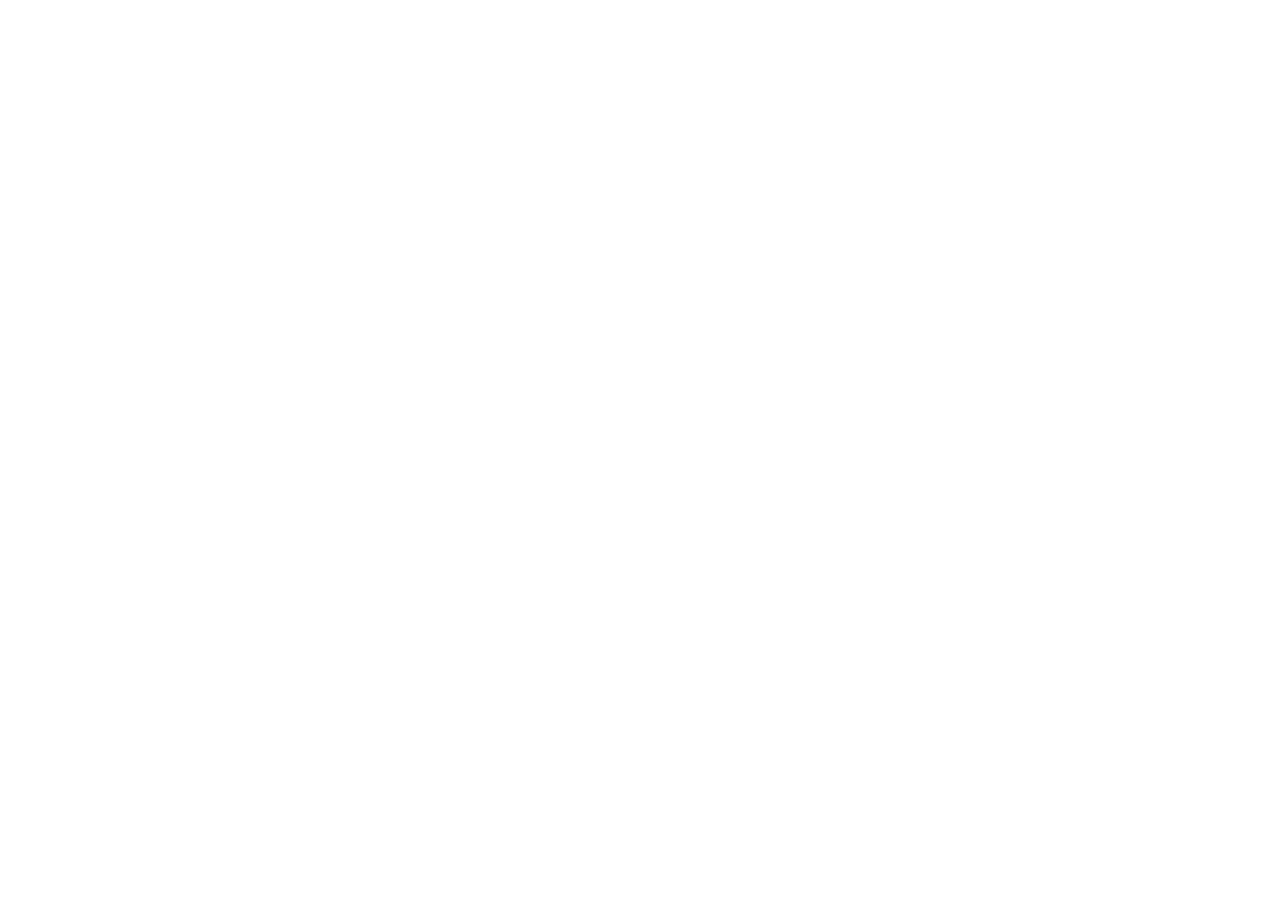
==== index.html @ f4f43309 "大事件项目" ====
<!DOCTYPE html>
<html lang="en">
<head>
    <meta charset="UTF-8">
    <meta name="viewport" content="width=device-width, initial-scale=1.0">
    <title>Document</title>
</head>
<body>
    
</body>
</html>
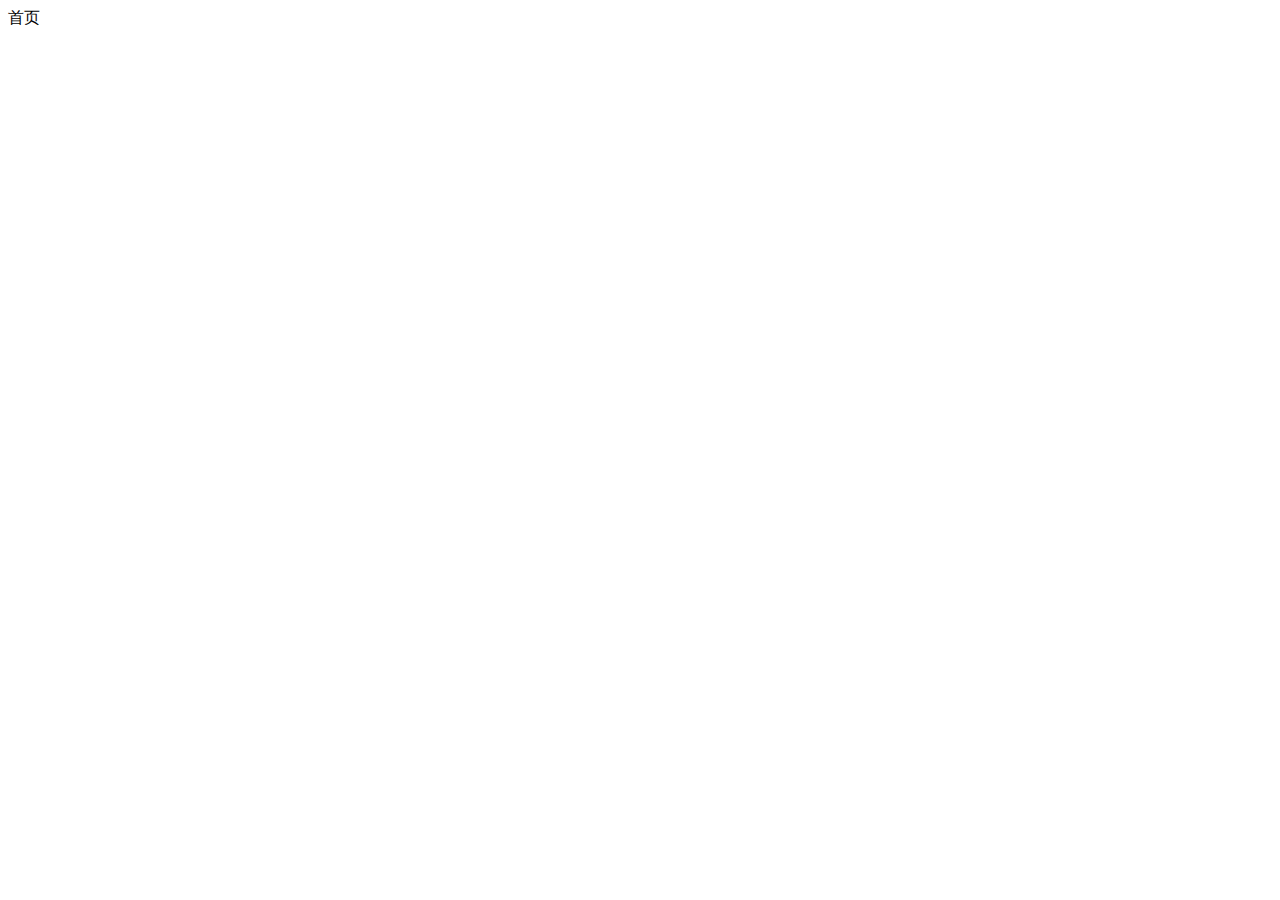
==== commit 05c9a2d5: "登入和注册完成" ====
--- a/index.html
+++ b/index.html
@@ -6,6 +6,6 @@
     <title>Document</title>
 </head>
 <body>
-    
+    首页
 </body>
 </html>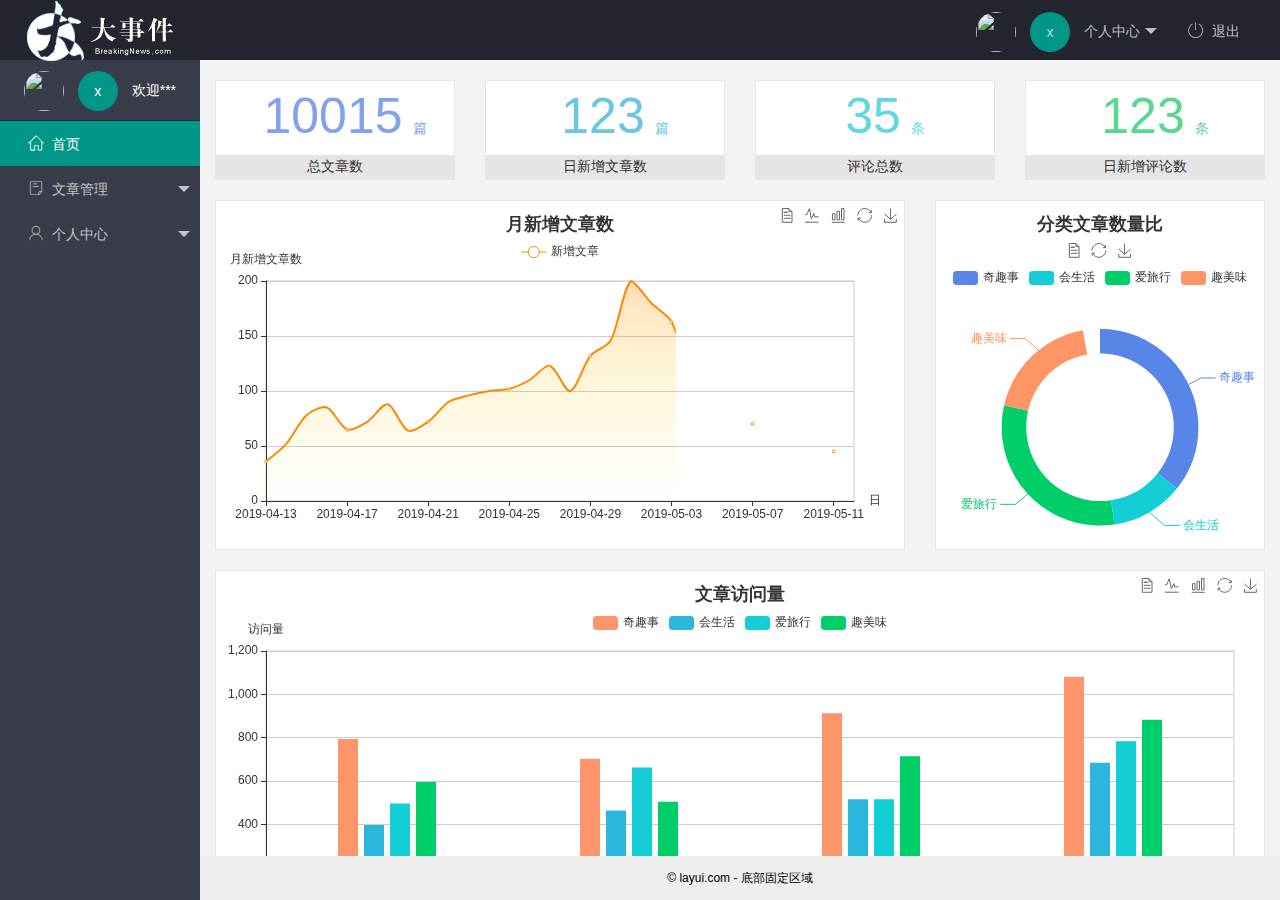
==== commit adbdf846: "首页完成" ====
--- a/index.html
+++ b/index.html
@@ -1,11 +1,84 @@
 <!DOCTYPE html>
-<html lang="en">
+<html>
+
 <head>
-    <meta charset="UTF-8">
-    <meta name="viewport" content="width=device-width, initial-scale=1.0">
-    <title>Document</title>
+    <meta charset="utf-8">
+    <meta name="viewport" content="width=device-width, initial-scale=1, maximum-scale=1">
+    <title>layout 后台大布局 - Layui</title>
+    <link rel="stylesheet" href="/assets/lib/layui/css/layui.css">
+    <link rel="stylesheet" href="/assets/css/index.css">
+    <link rel="stylesheet" href="/assets/fonts/iconfont.css">
 </head>
-<body>
-    首页
+
+<body class="layui-layout-body">
+    <div class="layui-layout layui-layout-admin">
+        <div class="layui-header">
+            <div class="layui-logo">
+                <img src="/assets/images/logo.png" alt="">
+            </div>
+            <!-- 头部区域（可配合layui已有的水平导航） -->
+            <ul class="layui-nav layui-layout-right" layshrink="all">
+                <li class="layui-nav-item">
+                    <a href="javascript:;">
+                        <img src="http://t.cn/RCzsdCq" class="layui-nav-img">
+                        <span class="text-avatar">x</span>
+                        个人中心
+                    </a>
+                    <dl class="layui-nav-child">
+                        <dd><a href="">基本资料</a></dd>
+                        <dd><a href="">更换头像</a></dd>
+                        <dd><a href="">重置密码</a></dd>
+                    </dl>
+                </li>
+                <li class="layui-nav-item"><a href="javascript:;" id="btnLogout"><span class="iconfont icon-tuichu"></span>退出</a></li>
+            </ul>
+        </div>
+
+        <div class="layui-side layui-bg-black">
+            <div class="layui-side-scroll">
+                <div class="usreinfo">
+                    <img src="http://t.cn/RCzsdCq" class="layui-nav-img">
+                    <span class="text-avatar">x</span>
+                    <span id="welcome">欢迎***</span>
+                </div>
+                <!-- 左侧导航区域（可配合layui已有的垂直导航） -->
+                <ul class="layui-nav layui-nav-tree" lay-filter="test">
+                    <li class="layui-nav-item layui-this"><a href="/home/dashboard.html" target="fm"><span
+                                class="iconfont icon-home"></span>首页</a></li>
+                    <li class="layui-nav-item">
+                        <a class="" href="javascript:;"><span class="iconfont icon-16"></span>文章管理</a>
+                        <dl class="layui-nav-child">
+                            <dd><a href="javascript:;"><i class="layui-icon layui-icon-app"></i> 文章类别</a></dd>
+                            <dd><a href="javascript:;"><i class="layui-icon layui-icon-app"></i> 文章列表</a></dd>
+                            <dd><a href="javascript:;"><i class="layui-icon layui-icon-app"></i> 发布文章</a></dd>
+                        </dl>
+                    </li>
+                    <li class="layui-nav-item">
+                        <a href="javascript:;"><span class="iconfont icon-user"></span>个人中心</a>
+                        <dl class="layui-nav-child">
+                            <dd><a href="javascript:;"><i class="layui-icon layui-icon-app"></i> 基本资料</a></dd>
+                            <dd><a href="javascript:;"><i class="layui-icon layui-icon-app"></i> 更换头像</a></dd>
+                            <dd><a href="javascript:;"><i class="layui-icon layui-icon-app"></i> 更换密码</a></dd>
+                        </dl>
+                    </li>
+                </ul>
+            </div>
+        </div>
+
+        <div class="layui-body">
+            <!-- 内容主体区域 -->
+            <iframe src="/home/dashboard.html" name="fm" frameborder="0"></iframe></iframe>
+        </div>
+
+        <div class="layui-footer">
+            <!-- 底部固定区域 -->
+            © layui.com - 底部固定区域
+        </div>
+    </div>
+    <script src="/assets/lib/layui/layui.all.js"></script>
+    <script src="/assets/lib/jquery.js"></script>
+    <script src="/assets/js/baseAPI.js"></script>
+    <script src="/assets/js/index.js"></script>
 </body>
+
 </html>--- a/assets/lib/layui/css/layui.css
+++ b/assets/lib/layui/css/layui.css
@@ -0,0 +1,2 @@
+/** layui-v2.5.5 MIT License By https://www.layui.com */
+ .layui-inline,img{display:inline-block;vertical-align:middle}h1,h2,h3,h4,h5,h6{font-weight:400}.layui-edge,.layui-header,.layui-inline,.layui-main{position:relative}.layui-body,.layui-edge,.layui-elip{overflow:hidden}.layui-btn,.layui-edge,.layui-inline,img{vertical-align:middle}.layui-btn,.layui-disabled,.layui-icon,.layui-unselect{-moz-user-select:none;-webkit-user-select:none;-ms-user-select:none}.layui-elip,.layui-form-checkbox span,.layui-form-pane .layui-form-label{text-overflow:ellipsis;white-space:nowrap}.layui-breadcrumb,.layui-tree-btnGroup{visibility:hidden}blockquote,body,button,dd,div,dl,dt,form,h1,h2,h3,h4,h5,h6,input,li,ol,p,pre,td,textarea,th,ul{margin:0;padding:0;-webkit-tap-highlight-color:rgba(0,0,0,0)}a:active,a:hover{outline:0}img{border:none}li{list-style:none}table{border-collapse:collapse;border-spacing:0}h4,h5,h6{font-size:100%}button,input,optgroup,option,select,textarea{font-family:inherit;font-size:inherit;font-style:inherit;font-weight:inherit;outline:0}pre{white-space:pre-wrap;white-space:-moz-pre-wrap;white-space:-pre-wrap;white-space:-o-pre-wrap;word-wrap:break-word}body{line-height:24px;font:14px Helvetica Neue,Helvetica,PingFang SC,Tahoma,Arial,sans-serif}hr{height:1px;margin:10px 0;border:0;clear:both}a{color:#333;text-decoration:none}a:hover{color:#777}a cite{font-style:normal;*cursor:pointer}.layui-border-box,.layui-border-box *{box-sizing:border-box}.layui-box,.layui-box *{box-sizing:content-box}.layui-clear{clear:both;*zoom:1}.layui-clear:after{content:'\20';clear:both;*zoom:1;display:block;height:0}.layui-inline{*display:inline;*zoom:1}.layui-edge{display:inline-block;width:0;height:0;border-width:6px;border-style:dashed;border-color:transparent}.layui-edge-top{top:-4px;border-bottom-color:#999;border-bottom-style:solid}.layui-edge-right{border-left-color:#999;border-left-style:solid}.layui-edge-bottom{top:2px;border-top-color:#999;border-top-style:solid}.layui-edge-left{border-right-color:#999;border-right-style:solid}.layui-disabled,.layui-disabled:hover{color:#d2d2d2!important;cursor:not-allowed!important}.layui-circle{border-radius:100%}.layui-show{display:block!important}.layui-hide{display:none!important}@font-face{font-family:layui-icon;src:url(../font/iconfont.eot?v=250);src:url(../font/iconfont.eot?v=250#iefix) format('embedded-opentype'),url(../font/iconfont.woff2?v=250) format('woff2'),url(../font/iconfont.woff?v=250) format('woff'),url(../font/iconfont.ttf?v=250) format('truetype'),url(../font/iconfont.svg?v=250#layui-icon) format('svg')}.layui-icon{font-family:layui-icon!important;font-size:16px;font-style:normal;-webkit-font-smoothing:antialiased;-moz-osx-font-smoothing:grayscale}.layui-icon-reply-fill:before{content:"\e611"}.layui-icon-set-fill:before{content:"\e614"}.layui-icon-menu-fill:before{content:"\e60f"}.layui-icon-search:before{content:"\e615"}.layui-icon-share:before{content:"\e641"}.layui-icon-set-sm:before{content:"\e620"}.layui-icon-engine:before{content:"\e628"}.layui-icon-close:before{content:"\1006"}.layui-icon-close-fill:before{content:"\1007"}.layui-icon-chart-screen:before{content:"\e629"}.layui-icon-star:before{content:"\e600"}.layui-icon-circle-dot:before{content:"\e617"}.layui-icon-chat:before{content:"\e606"}.layui-icon-release:before{content:"\e609"}.layui-icon-list:before{content:"\e60a"}.layui-icon-chart:before{content:"\e62c"}.layui-icon-ok-circle:before{content:"\1005"}.layui-icon-layim-theme:before{content:"\e61b"}.layui-icon-table:before{content:"\e62d"}.layui-icon-right:before{content:"\e602"}.layui-icon-left:before{content:"\e603"}.layui-icon-cart-simple:before{content:"\e698"}.layui-icon-face-cry:before{content:"\e69c"}.layui-icon-face-smile:before{content:"\e6af"}.layui-icon-survey:before{content:"\e6b2"}.layui-icon-tree:before{content:"\e62e"}.layui-icon-upload-circle:before{content:"\e62f"}.layui-icon-add-circle:before{content:"\e61f"}.layui-icon-download-circle:before{content:"\e601"}.layui-icon-templeate-1:before{content:"\e630"}.layui-icon-util:before{content:"\e631"}.layui-icon-face-surprised:before{content:"\e664"}.layui-icon-edit:before{content:"\e642"}.layui-icon-speaker:before{content:"\e645"}.layui-icon-down:before{content:"\e61a"}.layui-icon-file:before{content:"\e621"}.layui-icon-layouts:before{content:"\e632"}.layui-icon-rate-half:before{content:"\e6c9"}.layui-icon-add-circle-fine:before{content:"\e608"}.layui-icon-prev-circle:before{content:"\e633"}.layui-icon-read:before{content:"\e705"}.layui-icon-404:before{content:"\e61c"}.layui-icon-carousel:before{content:"\e634"}.layui-icon-help:before{content:"\e607"}.layui-icon-code-circle:before{content:"\e635"}.layui-icon-water:before{content:"\e636"}.layui-icon-username:before{content:"\e66f"}.layui-icon-find-fill:before{content:"\e670"}.layui-icon-about:before{content:"\e60b"}.layui-icon-location:before{content:"\e715"}.layui-icon-up:before{content:"\e619"}.layui-icon-pause:before{content:"\e651"}.layui-icon-date:before{content:"\e637"}.layui-icon-layim-uploadfile:before{content:"\e61d"}.layui-icon-delete:before{content:"\e640"}.layui-icon-play:before{content:"\e652"}.layui-icon-top:before{content:"\e604"}.layui-icon-friends:before{content:"\e612"}.layui-icon-refresh-3:before{content:"\e9aa"}.layui-icon-ok:before{content:"\e605"}.layui-icon-layer:before{content:"\e638"}.layui-icon-face-smile-fine:before{content:"\e60c"}.layui-icon-dollar:before{content:"\e659"}.layui-icon-group:before{content:"\e613"}.layui-icon-layim-download:before{content:"\e61e"}.layui-icon-picture-fine:before{content:"\e60d"}.layui-icon-link:before{content:"\e64c"}.layui-icon-diamond:before{content:"\e735"}.layui-icon-log:before{content:"\e60e"}.layui-icon-rate-solid:before{content:"\e67a"}.layui-icon-fonts-del:before{content:"\e64f"}.layui-icon-unlink:before{content:"\e64d"}.layui-icon-fonts-clear:before{content:"\e639"}.layui-icon-triangle-r:before{content:"\e623"}.layui-icon-circle:before{content:"\e63f"}.layui-icon-radio:before{content:"\e643"}.layui-icon-align-center:before{content:"\e647"}.layui-icon-align-right:before{content:"\e648"}.layui-icon-align-left:before{content:"\e649"}.layui-icon-loading-1:before{content:"\e63e"}.layui-icon-return:before{content:"\e65c"}.layui-icon-fonts-strong:before{content:"\e62b"}.layui-icon-upload:before{content:"\e67c"}.layui-icon-dialogue:before{content:"\e63a"}.layui-icon-video:before{content:"\e6ed"}.layui-icon-headset:before{content:"\e6fc"}.layui-icon-cellphone-fine:before{content:"\e63b"}.layui-icon-add-1:before{content:"\e654"}.layui-icon-face-smile-b:before{content:"\e650"}.layui-icon-fonts-html:before{content:"\e64b"}.layui-icon-form:before{content:"\e63c"}.layui-icon-cart:before{content:"\e657"}.layui-icon-camera-fill:before{content:"\e65d"}.layui-icon-tabs:before{content:"\e62a"}.layui-icon-fonts-code:before{content:"\e64e"}.layui-icon-fire:before{content:"\e756"}.layui-icon-set:before{content:"\e716"}.layui-icon-fonts-u:before{content:"\e646"}.layui-icon-triangle-d:before{content:"\e625"}.layui-icon-tips:before{content:"\e702"}.layui-icon-picture:before{content:"\e64a"}.layui-icon-more-vertical:before{content:"\e671"}.layui-icon-flag:before{content:"\e66c"}.layui-icon-loading:before{content:"\e63d"}.layui-icon-fonts-i:before{content:"\e644"}.layui-icon-refresh-1:before{content:"\e666"}.layui-icon-rmb:before{content:"\e65e"}.layui-icon-home:before{content:"\e68e"}.layui-icon-user:before{content:"\e770"}.layui-icon-notice:before{content:"\e667"}.layui-icon-login-weibo:before{content:"\e675"}.layui-icon-voice:before{content:"\e688"}.layui-icon-upload-drag:before{content:"\e681"}.layui-icon-login-qq:before{content:"\e676"}.layui-icon-snowflake:before{content:"\e6b1"}.layui-icon-file-b:before{content:"\e655"}.layui-icon-template:before{content:"\e663"}.layui-icon-auz:before{content:"\e672"}.layui-icon-console:before{content:"\e665"}.layui-icon-app:before{content:"\e653"}.layui-icon-prev:before{content:"\e65a"}.layui-icon-website:before{content:"\e7ae"}.layui-icon-next:before{content:"\e65b"}.layui-icon-component:before{content:"\e857"}.layui-icon-more:before{content:"\e65f"}.layui-icon-login-wechat:before{content:"\e677"}.layui-icon-shrink-right:before{content:"\e668"}.layui-icon-spread-left:before{content:"\e66b"}.layui-icon-camera:before{content:"\e660"}.layui-icon-note:before{content:"\e66e"}.layui-icon-refresh:before{content:"\e669"}.layui-icon-female:before{content:"\e661"}.layui-icon-male:before{content:"\e662"}.layui-icon-password:before{content:"\e673"}.layui-icon-senior:before{content:"\e674"}.layui-icon-theme:before{content:"\e66a"}.layui-icon-tread:before{content:"\e6c5"}.layui-icon-praise:before{content:"\e6c6"}.layui-icon-star-fill:before{content:"\e658"}.layui-icon-rate:before{content:"\e67b"}.layui-icon-template-1:before{content:"\e656"}.layui-icon-vercode:before{content:"\e679"}.layui-icon-cellphone:before{content:"\e678"}.layui-icon-screen-full:before{content:"\e622"}.layui-icon-screen-restore:before{content:"\e758"}.layui-icon-cols:before{content:"\e610"}.layui-icon-export:before{content:"\e67d"}.layui-icon-print:before{content:"\e66d"}.layui-icon-slider:before{content:"\e714"}.layui-icon-addition:before{content:"\e624"}.layui-icon-subtraction:before{content:"\e67e"}.layui-icon-service:before{content:"\e626"}.layui-icon-transfer:before{content:"\e691"}.layui-main{width:1140px;margin:0 auto}.layui-header{z-index:1000;height:60px}.layui-header a:hover{transition:all .5s;-webkit-transition:all .5s}.layui-side{position:fixed;left:0;top:0;bottom:0;z-index:999;width:200px;overflow-x:hidden}.layui-side-scroll{position:relative;width:220px;height:100%;overflow-x:hidden}.layui-body{position:absolute;left:200px;right:0;top:0;bottom:0;z-index:998;width:auto;overflow-y:auto;box-sizing:border-box}.layui-layout-body{overflow:hidden}.layui-layout-admin .layui-header{background-color:#23262E}.layui-layout-admin .layui-side{top:60px;width:200px;overflow-x:hidden}.layui-layout-admin .layui-body{position:fixed;top:60px;bottom:44px}.layui-layout-admin .layui-main{width:auto;margin:0 15px}.layui-layout-admin .layui-footer{position:fixed;left:200px;right:0;bottom:0;height:44px;line-height:44px;padding:0 15px;background-color:#eee}.layui-layout-admin .layui-logo{position:absolute;left:0;top:0;width:200px;height:100%;line-height:60px;text-align:center;color:#009688;font-size:16px}.layui-layout-admin .layui-header .layui-nav{background:0 0}.layui-layout-left{position:absolute!important;left:200px;top:0}.layui-layout-right{position:absolute!important;right:0;top:0}.layui-container{position:relative;margin:0 auto;padding:0 15px;box-sizing:border-box}.layui-fluid{position:relative;margin:0 auto;padding:0 15px}.layui-row:after,.layui-row:before{content:'';display:block;clear:both}.layui-col-lg1,.layui-col-lg10,.layui-col-lg11,.layui-col-lg12,.layui-col-lg2,.layui-col-lg3,.layui-col-lg4,.layui-col-lg5,.layui-col-lg6,.layui-col-lg7,.layui-col-lg8,.layui-col-lg9,.layui-col-md1,.layui-col-md10,.layui-col-md11,.layui-col-md12,.layui-col-md2,.layui-col-md3,.layui-col-md4,.layui-col-md5,.layui-col-md6,.layui-col-md7,.layui-col-md8,.layui-col-md9,.layui-col-sm1,.layui-col-sm10,.layui-col-sm11,.layui-col-sm12,.layui-col-sm2,.layui-col-sm3,.layui-col-sm4,.layui-col-sm5,.layui-col-sm6,.layui-col-sm7,.layui-col-sm8,.layui-col-sm9,.layui-col-xs1,.layui-col-xs10,.layui-col-xs11,.layui-col-xs12,.layui-col-xs2,.layui-col-xs3,.layui-col-xs4,.layui-col-xs5,.layui-col-xs6,.layui-col-xs7,.layui-col-xs8,.layui-col-xs9{position:relative;display:block;box-sizing:border-box}.layui-col-xs1,.layui-col-xs10,.layui-col-xs11,.layui-col-xs12,.layui-col-xs2,.layui-col-xs3,.layui-col-xs4,.layui-col-xs5,.layui-col-xs6,.layui-col-xs7,.layui-col-xs8,.layui-col-xs9{float:left}.layui-col-xs1{width:8.33333333%}.layui-col-xs2{width:16.66666667%}.layui-col-xs3{width:25%}.layui-col-xs4{width:33.33333333%}.layui-col-xs5{width:41.66666667%}.layui-col-xs6{width:50%}.layui-col-xs7{width:58.33333333%}.layui-col-xs8{width:66.66666667%}.layui-col-xs9{width:75%}.layui-col-xs10{width:83.33333333%}.layui-col-xs11{width:91.66666667%}.layui-col-xs12{width:100%}.layui-col-xs-offset1{margin-left:8.33333333%}.layui-col-xs-offset2{margin-left:16.66666667%}.layui-col-xs-offset3{margin-left:25%}.layui-col-xs-offset4{margin-left:33.33333333%}.layui-col-xs-offset5{margin-left:41.66666667%}.layui-col-xs-offset6{margin-left:50%}.layui-col-xs-offset7{margin-left:58.33333333%}.layui-col-xs-offset8{margin-left:66.66666667%}.layui-col-xs-offset9{margin-left:75%}.layui-col-xs-offset10{margin-left:83.33333333%}.layui-col-xs-offset11{margin-left:91.66666667%}.layui-col-xs-offset12{margin-left:100%}@media screen and (max-width:768px){.layui-hide-xs{display:none!important}.layui-show-xs-block{display:block!important}.layui-show-xs-inline{display:inline!important}.layui-show-xs-inline-block{display:inline-block!important}}@media screen and (min-width:768px){.layui-container{width:750px}.layui-hide-sm{display:none!important}.layui-show-sm-block{display:block!important}.layui-show-sm-inline{display:inline!important}.layui-show-sm-inline-block{display:inline-block!important}.layui-col-sm1,.layui-col-sm10,.layui-col-sm11,.layui-col-sm12,.layui-col-sm2,.layui-col-sm3,.layui-col-sm4,.layui-col-sm5,.layui-col-sm6,.layui-col-sm7,.layui-col-sm8,.layui-col-sm9{float:left}.layui-col-sm1{width:8.33333333%}.layui-col-sm2{width:16.66666667%}.layui-col-sm3{width:25%}.layui-col-sm4{width:33.33333333%}.layui-col-sm5{width:41.66666667%}.layui-col-sm6{width:50%}.layui-col-sm7{width:58.33333333%}.layui-col-sm8{width:66.66666667%}.layui-col-sm9{width:75%}.layui-col-sm10{width:83.33333333%}.layui-col-sm11{width:91.66666667%}.layui-col-sm12{width:100%}.layui-col-sm-offset1{margin-left:8.33333333%}.layui-col-sm-offset2{margin-left:16.66666667%}.layui-col-sm-offset3{margin-left:25%}.layui-col-sm-offset4{margin-left:33.33333333%}.layui-col-sm-offset5{margin-left:41.66666667%}.layui-col-sm-offset6{margin-left:50%}.layui-col-sm-offset7{margin-left:58.33333333%}.layui-col-sm-offset8{margin-left:66.66666667%}.layui-col-sm-offset9{margin-left:75%}.layui-col-sm-offset10{margin-left:83.33333333%}.layui-col-sm-offset11{margin-left:91.66666667%}.layui-col-sm-offset12{margin-left:100%}}@media screen and (min-width:992px){.layui-container{width:970px}.layui-hide-md{display:none!important}.layui-show-md-block{display:block!important}.layui-show-md-inline{display:inline!important}.layui-show-md-inline-block{display:inline-block!important}.layui-col-md1,.layui-col-md10,.layui-col-md11,.layui-col-md12,.layui-col-md2,.layui-col-md3,.layui-col-md4,.layui-col-md5,.layui-col-md6,.layui-col-md7,.layui-col-md8,.layui-col-md9{float:left}.layui-col-md1{width:8.33333333%}.layui-col-md2{width:16.66666667%}.layui-col-md3{width:25%}.layui-col-md4{width:33.33333333%}.layui-col-md5{width:41.66666667%}.layui-col-md6{width:50%}.layui-col-md7{width:58.33333333%}.layui-col-md8{width:66.66666667%}.layui-col-md9{width:75%}.layui-col-md10{width:83.33333333%}.layui-col-md11{width:91.66666667%}.layui-col-md12{width:100%}.layui-col-md-offset1{margin-left:8.33333333%}.layui-col-md-offset2{margin-left:16.66666667%}.layui-col-md-offset3{margin-left:25%}.layui-col-md-offset4{margin-left:33.33333333%}.layui-col-md-offset5{margin-left:41.66666667%}.layui-col-md-offset6{margin-left:50%}.layui-col-md-offset7{margin-left:58.33333333%}.layui-col-md-offset8{margin-left:66.66666667%}.layui-col-md-offset9{margin-left:75%}.layui-col-md-offset10{margin-left:83.33333333%}.layui-col-md-offset11{margin-left:91.66666667%}.layui-col-md-offset12{margin-left:100%}}@media screen and (min-width:1200px){.layui-container{width:1170px}.layui-hide-lg{display:none!important}.layui-show-lg-block{display:block!important}.layui-show-lg-inline{display:inline!important}.layui-show-lg-inline-block{display:inline-block!important}.layui-col-lg1,.layui-col-lg10,.layui-col-lg11,.layui-col-lg12,.layui-col-lg2,.layui-col-lg3,.layui-col-lg4,.layui-col-lg5,.layui-col-lg6,.layui-col-lg7,.layui-col-lg8,.layui-col-lg9{float:left}.layui-col-lg1{width:8.33333333%}.layui-col-lg2{width:16.66666667%}.layui-col-lg3{width:25%}.layui-col-lg4{width:33.33333333%}.layui-col-lg5{width:41.66666667%}.layui-col-lg6{width:50%}.layui-col-lg7{width:58.33333333%}.layui-col-lg8{width:66.66666667%}.layui-col-lg9{width:75%}.layui-col-lg10{width:83.33333333%}.layui-col-lg11{width:91.66666667%}.layui-col-lg12{width:100%}.layui-col-lg-offset1{margin-left:8.33333333%}.layui-col-lg-offset2{margin-left:16.66666667%}.layui-col-lg-offset3{margin-left:25%}.layui-col-lg-offset4{margin-left:33.33333333%}.layui-col-lg-offset5{margin-left:41.66666667%}.layui-col-lg-offset6{margin-left:50%}.layui-col-lg-offset7{margin-left:58.33333333%}.layui-col-lg-offset8{margin-left:66.66666667%}.layui-col-lg-offset9{margin-left:75%}.layui-col-lg-offset10{margin-left:83.33333333%}.layui-col-lg-offset11{margin-left:91.66666667%}.layui-col-lg-offset12{margin-left:100%}}.layui-col-space1{margin:-.5px}.layui-col-space1>*{padding:.5px}.layui-col-space3{margin:-1.5px}.layui-col-space3>*{padding:1.5px}.layui-col-space5{margin:-2.5px}.layui-col-space5>*{padding:2.5px}.layui-col-space8{margin:-3.5px}.layui-col-space8>*{padding:3.5px}.layui-col-space10{margin:-5px}.layui-col-space10>*{padding:5px}.layui-col-space12{margin:-6px}.layui-col-space12>*{padding:6px}.layui-col-space15{margin:-7.5px}.layui-col-space15>*{padding:7.5px}.layui-col-space18{margin:-9px}.layui-col-space18>*{padding:9px}.layui-col-space20{margin:-10px}.layui-col-space20>*{padding:10px}.layui-col-space22{margin:-11px}.layui-col-space22>*{padding:11px}.layui-col-space25{margin:-12.5px}.layui-col-space25>*{padding:12.5px}.layui-col-space30{margin:-15px}.layui-col-space30>*{padding:15px}.layui-btn,.layui-input,.layui-select,.layui-textarea,.layui-upload-button{outline:0;-webkit-appearance:none;transition:all .3s;-webkit-transition:all .3s;box-sizing:border-box}.layui-elem-quote{margin-bottom:10px;padding:15px;line-height:22px;border-left:5px solid #009688;border-radius:0 2px 2px 0;background-color:#f2f2f2}.layui-quote-nm{border-style:solid;border-width:1px 1px 1px 5px;background:0 0}.layui-elem-field{margin-bottom:10px;padding:0;border-width:1px;border-style:solid}.layui-elem-field legend{margin-left:20px;padding:0 10px;font-size:20px;font-weight:300}.layui-field-title{margin:10px 0 20px;border-width:1px 0 0}.layui-field-box{padding:10px 15px}.layui-field-title .layui-field-box{padding:10px 0}.layui-progress{position:relative;height:6px;border-radius:20px;background-color:#e2e2e2}.layui-progress-bar{position:absolute;left:0;top:0;width:0;max-width:100%;height:6px;border-radius:20px;text-align:right;background-color:#5FB878;transition:all .3s;-webkit-transition:all .3s}.layui-progress-big,.layui-progress-big .layui-progress-bar{height:18px;line-height:18px}.layui-progress-text{position:relative;top:-20px;line-height:18px;font-size:12px;color:#666}.layui-progress-big .layui-progress-text{position:static;padding:0 10px;color:#fff}.layui-collapse{border-width:1px;border-style:solid;border-radius:2px}.layui-colla-content,.layui-colla-item{border-top-width:1px;border-top-style:solid}.layui-colla-item:first-child{border-top:none}.layui-colla-title{position:relative;height:42px;line-height:42px;padding:0 15px 0 35px;color:#333;background-color:#f2f2f2;cursor:pointer;font-size:14px;overflow:hidden}.layui-colla-content{display:none;padding:10px 15px;line-height:22px;color:#666}.layui-colla-icon{position:absolute;left:15px;top:0;font-size:14px}.layui-card{margin-bottom:15px;border-radius:2px;background-color:#fff;box-shadow:0 1px 2px 0 rgba(0,0,0,.05)}.layui-card:last-child{margin-bottom:0}.layui-card-header{position:relative;height:42px;line-height:42px;padding:0 15px;border-bottom:1px solid #f6f6f6;color:#333;border-radius:2px 2px 0 0;font-size:14px}.layui-bg-black,.layui-bg-blue,.layui-bg-cyan,.layui-bg-green,.layui-bg-orange,.layui-bg-red{color:#fff!important}.layui-card-body{position:relative;padding:10px 15px;line-height:24px}.layui-card-body[pad15]{padding:15px}.layui-card-body[pad20]{padding:20px}.layui-card-body .layui-table{margin:5px 0}.layui-card .layui-tab{margin:0}.layui-panel-window{position:relative;padding:15px;border-radius:0;border-top:5px solid #E6E6E6;background-color:#fff}.layui-auxiliar-moving{position:fixed;left:0;right:0;top:0;bottom:0;width:100%;height:100%;background:0 0;z-index:9999999999}.layui-form-label,.layui-form-mid,.layui-form-select,.layui-input-block,.layui-input-inline,.layui-textarea{position:relative}.layui-bg-red{background-color:#FF5722!important}.layui-bg-orange{background-color:#FFB800!important}.layui-bg-green{background-color:#009688!important}.layui-bg-cyan{background-color:#2F4056!important}.layui-bg-blue{background-color:#1E9FFF!important}.layui-bg-black{background-color:#393D49!important}.layui-bg-gray{background-color:#eee!important;color:#666!important}.layui-badge-rim,.layui-colla-content,.layui-colla-item,.layui-collapse,.layui-elem-field,.layui-form-pane .layui-form-item[pane],.layui-form-pane .layui-form-label,.layui-input,.layui-layedit,.layui-layedit-tool,.layui-quote-nm,.layui-select,.layui-tab-bar,.layui-tab-card,.layui-tab-title,.layui-tab-title .layui-this:after,.layui-textarea{border-color:#e6e6e6}.layui-timeline-item:before,hr{background-color:#e6e6e6}.layui-text{line-height:22px;font-size:14px;color:#666}.layui-text h1,.layui-text h2,.layui-text h3{font-weight:500;color:#333}.layui-text h1{font-size:30px}.layui-text h2{font-size:24px}.layui-text h3{font-size:18px}.layui-text a:not(.layui-btn){color:#01AAED}.layui-text a:not(.layui-btn):hover{text-decoration:underline}.layui-text ul{padding:5px 0 5px 15px}.layui-text ul li{margin-top:5px;list-style-type:disc}.layui-text em,.layui-word-aux{color:#999!important;padding:0 5px!important}.layui-btn{display:inline-block;height:38px;line-height:38px;padding:0 18px;background-color:#009688;color:#fff;white-space:nowrap;text-align:center;font-size:14px;border:none;border-radius:2px;cursor:pointer}.layui-btn:hover{opacity:.8;filter:alpha(opacity=80);color:#fff}.layui-btn:active{opacity:1;filter:alpha(opacity=100)}.layui-btn+.layui-btn{margin-left:10px}.layui-btn-container{font-size:0}.layui-btn-container .layui-btn{margin-right:10px;margin-bottom:10px}.layui-btn-container .layui-btn+.layui-btn{margin-left:0}.layui-table .layui-btn-container .layui-btn{margin-bottom:9px}.layui-btn-radius{border-radius:100px}.layui-btn .layui-icon{margin-right:3px;font-size:18px;vertical-align:bottom;vertical-align:middle\9}.layui-btn-primary{border:1px solid #C9C9C9;background-color:#fff;color:#555}.layui-btn-primary:hover{border-color:#009688;color:#333}.layui-btn-normal{background-color:#1E9FFF}.layui-btn-warm{background-color:#FFB800}.layui-btn-danger{background-color:#FF5722}.layui-btn-checked{background-color:#5FB878}.layui-btn-disabled,.layui-btn-disabled:active,.layui-btn-disabled:hover{border:1px solid #e6e6e6;background-color:#FBFBFB;color:#C9C9C9;cursor:not-allowed;opacity:1}.layui-btn-lg{height:44px;line-height:44px;padding:0 25px;font-size:16px}.layui-btn-sm{height:30px;line-height:30px;padding:0 10px;font-size:12px}.layui-btn-sm i{font-size:16px!important}.layui-btn-xs{height:22px;line-height:22px;padding:0 5px;font-size:12px}.layui-btn-xs i{font-size:14px!important}.layui-btn-group{display:inline-block;vertical-align:middle;font-size:0}.layui-btn-group .layui-btn{margin-left:0!important;margin-right:0!important;border-left:1px solid rgba(255,255,255,.5);border-radius:0}.layui-btn-group .layui-btn-primary{border-left:none}.layui-btn-group .layui-btn-primary:hover{border-color:#C9C9C9;color:#009688}.layui-btn-group .layui-btn:first-child{border-left:none;border-radius:2px 0 0 2px}.layui-btn-group .layui-btn-primary:first-child{border-left:1px solid #c9c9c9}.layui-btn-group .layui-btn:last-child{border-radius:0 2px 2px 0}.layui-btn-group .layui-btn+.layui-btn{margin-left:0}.layui-btn-group+.layui-btn-group{margin-left:10px}.layui-btn-fluid{width:100%}.layui-input,.layui-select,.layui-textarea{height:38px;line-height:1.3;line-height:38px\9;border-width:1px;border-style:solid;background-color:#fff;border-radius:2px}.layui-input::-webkit-input-placeholder,.layui-select::-webkit-input-placeholder,.layui-textarea::-webkit-input-placeholder{line-height:1.3}.layui-input,.layui-textarea{display:block;width:100%;padding-left:10px}.layui-input:hover,.layui-textarea:hover{border-color:#D2D2D2!important}.layui-input:focus,.layui-textarea:focus{border-color:#C9C9C9!important}.layui-textarea{min-height:100px;height:auto;line-height:20px;padding:6px 10px;resize:vertical}.layui-select{padding:0 10px}.layui-form input[type=checkbox],.layui-form input[type=radio],.layui-form select{display:none}.layui-form [lay-ignore]{display:initial}.layui-form-item{margin-bottom:15px;clear:both;*zoom:1}.layui-form-item:after{content:'\20';clear:both;*zoom:1;display:block;height:0}.layui-form-label{float:left;display:block;padding:9px 15px;width:80px;font-weight:400;line-height:20px;text-align:right}.layui-form-label-col{display:block;float:none;padding:9px 0;line-height:20px;text-align:left}.layui-form-item .layui-inline{margin-bottom:5px;margin-right:10px}.layui-input-block{margin-left:110px;min-height:36px}.layui-input-inline{display:inline-block;vertical-align:middle}.layui-form-item .layui-input-inline{float:left;width:190px;margin-right:10px}.layui-form-text .layui-input-inline{width:auto}.layui-form-mid{float:left;display:block;padding:9px 0!important;line-height:20px;margin-right:10px}.layui-form-danger+.layui-form-select .layui-input,.layui-form-danger:focus{border-color:#FF5722!important}.layui-form-select .layui-input{padding-right:30px;cursor:pointer}.layui-form-select .layui-edge{position:absolute;right:10px;top:50%;margin-top:-3px;cursor:pointer;border-width:6px;border-top-color:#c2c2c2;border-top-style:solid;transition:all .3s;-webkit-transition:all .3s}.layui-form-select dl{display:none;position:absolute;left:0;top:42px;padding:5px 0;z-index:899;min-width:100%;border:1px solid #d2d2d2;max-height:300px;overflow-y:auto;background-color:#fff;border-radius:2px;box-shadow:0 2px 4px rgba(0,0,0,.12);box-sizing:border-box}.layui-form-select dl dd,.layui-form-select dl dt{padding:0 10px;line-height:36px;white-space:nowrap;overflow:hidden;text-overflow:ellipsis}.layui-form-select dl dt{font-size:12px;color:#999}.layui-form-select dl dd{cursor:pointer}.layui-form-select dl dd:hover{background-color:#f2f2f2;-webkit-transition:.5s all;transition:.5s all}.layui-form-select .layui-select-group dd{padding-left:20px}.layui-form-select dl dd.layui-select-tips{padding-left:10px!important;color:#999}.layui-form-select dl dd.layui-this{background-color:#5FB878;color:#fff}.layui-form-checkbox,.layui-form-select dl dd.layui-disabled{background-color:#fff}.layui-form-selected dl{display:block}.layui-form-checkbox,.layui-form-checkbox *,.layui-form-switch{display:inline-block;vertical-align:middle}.layui-form-selected .layui-edge{margin-top:-9px;-webkit-transform:rotate(180deg);transform:rotate(180deg);margin-top:-3px\9}:root .layui-form-selected .layui-edge{margin-top:-9px\0/IE9}.layui-form-selectup dl{top:auto;bottom:42px}.layui-select-none{margin:5px 0;text-align:center;color:#999}.layui-select-disabled .layui-disabled{border-color:#eee!important}.layui-select-disabled .layui-edge{border-top-color:#d2d2d2}.layui-form-checkbox{position:relative;height:30px;line-height:30px;margin-right:10px;padding-right:30px;cursor:pointer;font-size:0;-webkit-transition:.1s linear;transition:.1s linear;box-sizing:border-box}.layui-form-checkbox span{padding:0 10px;height:100%;font-size:14px;border-radius:2px 0 0 2px;background-color:#d2d2d2;color:#fff;overflow:hidden}.layui-form-checkbox:hover span{background-color:#c2c2c2}.layui-form-checkbox i{position:absolute;right:0;top:0;width:30px;height:28px;border:1px solid #d2d2d2;border-left:none;border-radius:0 2px 2px 0;color:#fff;font-size:20px;text-align:center}.layui-form-checkbox:hover i{border-color:#c2c2c2;color:#c2c2c2}.layui-form-checked,.layui-form-checked:hover{border-color:#5FB878}.layui-form-checked span,.layui-form-checked:hover span{background-color:#5FB878}.layui-form-checked i,.layui-form-checked:hover i{color:#5FB878}.layui-form-item .layui-form-checkbox{margin-top:4px}.layui-form-checkbox[lay-skin=primary]{height:auto!important;line-height:normal!important;min-width:18px;min-height:18px;border:none!important;margin-right:0;padding-left:28px;padding-right:0;background:0 0}.layui-form-checkbox[lay-skin=primary] span{padding-left:0;padding-right:15px;line-height:18px;background:0 0;color:#666}.layui-form-checkbox[lay-skin=primary] i{right:auto;left:0;width:16px;height:16px;line-height:16px;border:1px solid #d2d2d2;font-size:12px;border-radius:2px;background-color:#fff;-webkit-transition:.1s linear;transition:.1s linear}.layui-form-checkbox[lay-skin=primary]:hover i{border-color:#5FB878;color:#fff}.layui-form-checked[lay-skin=primary] i{border-color:#5FB878!important;background-color:#5FB878;color:#fff}.layui-checkbox-disbaled[lay-skin=primary] span{background:0 0!important;color:#c2c2c2}.layui-checkbox-disbaled[lay-skin=primary]:hover i{border-color:#d2d2d2}.layui-form-item .layui-form-checkbox[lay-skin=primary]{margin-top:10px}.layui-form-switch{position:relative;height:22px;line-height:22px;min-width:35px;padding:0 5px;margin-top:8px;border:1px solid #d2d2d2;border-radius:20px;cursor:pointer;background-color:#fff;-webkit-transition:.1s linear;transition:.1s linear}.layui-form-switch i{position:absolute;left:5px;top:3px;width:16px;height:16px;border-radius:20px;background-color:#d2d2d2;-webkit-transition:.1s linear;transition:.1s linear}.layui-form-switch em{position:relative;top:0;width:25px;margin-left:21px;padding:0!important;text-align:center!important;color:#999!important;font-style:normal!important;font-size:12px}.layui-form-onswitch{border-color:#5FB878;background-color:#5FB878}.layui-checkbox-disbaled,.layui-checkbox-disbaled i{border-color:#e2e2e2!important}.layui-form-onswitch i{left:100%;margin-left:-21px;background-color:#fff}.layui-form-onswitch em{margin-left:5px;margin-right:21px;color:#fff!important}.layui-checkbox-disbaled span{background-color:#e2e2e2!important}.layui-checkbox-disbaled:hover i{color:#fff!important}[lay-radio]{display:none}.layui-form-radio,.layui-form-radio *{display:inline-block;vertical-align:middle}.layui-form-radio{line-height:28px;margin:6px 10px 0 0;padding-right:10px;cursor:pointer;font-size:0}.layui-form-radio *{font-size:14px}.layui-form-radio>i{margin-right:8px;font-size:22px;color:#c2c2c2}.layui-form-radio>i:hover,.layui-form-radioed>i{color:#5FB878}.layui-radio-disbaled>i{color:#e2e2e2!important}.layui-form-pane .layui-form-label{width:110px;padding:8px 15px;height:38px;line-height:20px;border-width:1px;border-style:solid;border-radius:2px 0 0 2px;text-align:center;background-color:#FBFBFB;overflow:hidden;box-sizing:border-box}.layui-form-pane .layui-input-inline{margin-left:-1px}.layui-form-pane .layui-input-block{margin-left:110px;left:-1px}.layui-form-pane .layui-input{border-radius:0 2px 2px 0}.layui-form-pane .layui-form-text .layui-form-label{float:none;width:100%;border-radius:2px;box-sizing:border-box;text-align:left}.layui-form-pane .layui-form-text .layui-input-inline{display:block;margin:0;top:-1px;clear:both}.layui-form-pane .layui-form-text .layui-input-block{margin:0;left:0;top:-1px}.layui-form-pane .layui-form-text .layui-textarea{min-height:100px;border-radius:0 0 2px 2px}.layui-form-pane .layui-form-checkbox{margin:4px 0 4px 10px}.layui-form-pane .layui-form-radio,.layui-form-pane .layui-form-switch{margin-top:6px;margin-left:10px}.layui-form-pane .layui-form-item[pane]{position:relative;border-width:1px;border-style:solid}.layui-form-pane .layui-form-item[pane] .layui-form-label{position:absolute;left:0;top:0;height:100%;border-width:0 1px 0 0}.layui-form-pane .layui-form-item[pane] .layui-input-inline{margin-left:110px}@media screen and (max-width:450px){.layui-form-item .layui-form-label{text-overflow:ellipsis;overflow:hidden;white-space:nowrap}.layui-form-item .layui-inline{display:block;margin-right:0;margin-bottom:20px;clear:both}.layui-form-item .layui-inline:after{content:'\20';clear:both;display:block;height:0}.layui-form-item .layui-input-inline{display:block;float:none;left:-3px;width:auto;margin:0 0 10px 112px}.layui-form-item .layui-input-inline+.layui-form-mid{margin-left:110px;top:-5px;padding:0}.layui-form-item .layui-form-checkbox{margin-right:5px;margin-bottom:5px}}.layui-layedit{border-width:1px;border-style:solid;border-radius:2px}.layui-layedit-tool{padding:3px 5px;border-bottom-width:1px;border-bottom-style:solid;font-size:0}.layedit-tool-fixed{position:fixed;top:0;border-top:1px solid #e2e2e2}.layui-layedit-tool .layedit-tool-mid,.layui-layedit-tool .layui-icon{display:inline-block;vertical-align:middle;text-align:center;font-size:14px}.layui-layedit-tool .layui-icon{position:relative;width:32px;height:30px;line-height:30px;margin:3px 5px;color:#777;cursor:pointer;border-radius:2px}.layui-layedit-tool .layui-icon:hover{color:#393D49}.layui-layedit-tool .layui-icon:active{color:#000}.layui-layedit-tool .layedit-tool-active{background-color:#e2e2e2;color:#000}.layui-layedit-tool .layui-disabled,.layui-layedit-tool .layui-disabled:hover{color:#d2d2d2;cursor:not-allowed}.layui-layedit-tool .layedit-tool-mid{width:1px;height:18px;margin:0 10px;background-color:#d2d2d2}.layedit-tool-html{width:50px!important;font-size:30px!important}.layedit-tool-b,.layedit-tool-code,.layedit-tool-help{font-size:16px!important}.layedit-tool-d,.layedit-tool-face,.layedit-tool-image,.layedit-tool-unlink{font-size:18px!important}.layedit-tool-image input{position:absolute;font-size:0;left:0;top:0;width:100%;height:100%;opacity:.01;filter:Alpha(opacity=1);cursor:pointer}.layui-layedit-iframe iframe{display:block;width:100%}#LAY_layedit_code{overflow:hidden}.layui-laypage{display:inline-block;*display:inline;*zoom:1;vertical-align:middle;margin:10px 0;font-size:0}.layui-laypage>a:first-child,.layui-laypage>a:first-child em{border-radius:2px 0 0 2px}.layui-laypage>a:last-child,.layui-laypage>a:last-child em{border-radius:0 2px 2px 0}.layui-laypage>:first-child{margin-left:0!important}.layui-laypage>:last-child{margin-right:0!important}.layui-laypage a,.layui-laypage button,.layui-laypage input,.layui-laypage select,.layui-laypage span{border:1px solid #e2e2e2}.layui-laypage a,.layui-laypage span{display:inline-block;*display:inline;*zoom:1;vertical-align:middle;padding:0 15px;height:28px;line-height:28px;margin:0 -1px 5px 0;background-color:#fff;color:#333;font-size:12px}.layui-flow-more a *,.layui-laypage input,.layui-table-view select[lay-ignore]{display:inline-block}.layui-laypage a:hover{color:#009688}.layui-laypage em{font-style:normal}.layui-laypage .layui-laypage-spr{color:#999;font-weight:700}.layui-laypage a{text-decoration:none}.layui-laypage .layui-laypage-curr{position:relative}.layui-laypage .layui-laypage-curr em{position:relative;color:#fff}.layui-laypage .layui-laypage-curr .layui-laypage-em{position:absolute;left:-1px;top:-1px;padding:1px;width:100%;height:100%;background-color:#009688}.layui-laypage-em{border-radius:2px}.layui-laypage-next em,.layui-laypage-prev em{font-family:Sim sun;font-size:16px}.layui-laypage .layui-laypage-count,.layui-laypage .layui-laypage-limits,.layui-laypage .layui-laypage-refresh,.layui-laypage .layui-laypage-skip{margin-left:10px;margin-right:10px;padding:0;border:none}.layui-laypage .layui-laypage-limits,.layui-laypage .layui-laypage-refresh{vertical-align:top}.layui-laypage .layui-laypage-refresh i{font-size:18px;cursor:pointer}.layui-laypage select{height:22px;padding:3px;border-radius:2px;cursor:pointer}.layui-laypage .layui-laypage-skip{height:30px;line-height:30px;color:#999}.layui-laypage button,.layui-laypage input{height:30px;line-height:30px;border-radius:2px;vertical-align:top;background-color:#fff;box-sizing:border-box}.layui-laypage input{width:40px;margin:0 10px;padding:0 3px;text-align:center}.layui-laypage input:focus,.layui-laypage select:focus{border-color:#009688!important}.layui-laypage button{margin-left:10px;padding:0 10px;cursor:pointer}.layui-table,.layui-table-view{margin:10px 0}.layui-flow-more{margin:10px 0;text-align:center;color:#999;font-size:14px}.layui-flow-more a{height:32px;line-height:32px}.layui-flow-more a *{vertical-align:top}.layui-flow-more a cite{padding:0 20px;border-radius:3px;background-color:#eee;color:#333;font-style:normal}.layui-flow-more a cite:hover{opacity:.8}.layui-flow-more a i{font-size:30px;color:#737383}.layui-table{width:100%;background-color:#fff;color:#666}.layui-table tr{transition:all .3s;-webkit-transition:all .3s}.layui-table th{text-align:left;font-weight:400}.layui-table tbody tr:hover,.layui-table thead tr,.layui-table-click,.layui-table-header,.layui-table-hover,.layui-table-mend,.layui-table-patch,.layui-table-tool,.layui-table-total,.layui-table-total tr,.layui-table[lay-even] tr:nth-child(even){background-color:#f2f2f2}.layui-table td,.layui-table th,.layui-table-col-set,.layui-table-fixed-r,.layui-table-grid-down,.layui-table-header,.layui-table-page,.layui-table-tips-main,.layui-table-tool,.layui-table-total,.layui-table-view,.layui-table[lay-skin=line],.layui-table[lay-skin=row]{border-width:1px;border-style:solid;border-color:#e6e6e6}.layui-table td,.layui-table th{position:relative;padding:9px 15px;min-height:20px;line-height:20px;font-size:14px}.layui-table[lay-skin=line] td,.layui-table[lay-skin=line] th{border-width:0 0 1px}.layui-table[lay-skin=row] td,.layui-table[lay-skin=row] th{border-width:0 1px 0 0}.layui-table[lay-skin=nob] td,.layui-table[lay-skin=nob] th{border:none}.layui-table img{max-width:100px}.layui-table[lay-size=lg] td,.layui-table[lay-size=lg] th{padding:15px 30px}.layui-table-view .layui-table[lay-size=lg] .layui-table-cell{height:40px;line-height:40px}.layui-table[lay-size=sm] td,.layui-table[lay-size=sm] th{font-size:12px;padding:5px 10px}.layui-table-view .layui-table[lay-size=sm] .layui-table-cell{height:20px;line-height:20px}.layui-table[lay-data]{display:none}.layui-table-box{position:relative;overflow:hidden}.layui-table-view .layui-table{position:relative;width:auto;margin:0}.layui-table-view .layui-table[lay-skin=line]{border-width:0 1px 0 0}.layui-table-view .layui-table[lay-skin=row]{border-width:0 0 1px}.layui-table-view .layui-table td,.layui-table-view .layui-table th{padding:5px 0;border-top:none;border-left:none}.layui-table-view .layui-table th.layui-unselect .layui-table-cell span{cursor:pointer}.layui-table-view .layui-table td{cursor:default}.layui-table-view .layui-table td[data-edit=text]{cursor:text}.layui-table-view .layui-form-checkbox[lay-skin=primary] i{width:18px;height:18px}.layui-table-view .layui-form-radio{line-height:0;padding:0}.layui-table-view .layui-form-radio>i{margin:0;font-size:20px}.layui-table-init{position:absolute;left:0;top:0;width:100%;height:100%;text-align:center;z-index:110}.layui-table-init .layui-icon{position:absolute;left:50%;top:50%;margin:-15px 0 0 -15px;font-size:30px;color:#c2c2c2}.layui-table-header{border-width:0 0 1px;overflow:hidden}.layui-table-header .layui-table{margin-bottom:-1px}.layui-table-tool .layui-inline[lay-event]{position:relative;width:26px;height:26px;padding:5px;line-height:16px;margin-right:10px;text-align:center;color:#333;border:1px solid #ccc;cursor:pointer;-webkit-transition:.5s all;transition:.5s all}.layui-table-tool .layui-inline[lay-event]:hover{border:1px solid #999}.layui-table-tool-temp{padding-right:120px}.layui-table-tool-self{position:absolute;right:17px;top:10px}.layui-table-tool .layui-table-tool-self .layui-inline[lay-event]{margin:0 0 0 10px}.layui-table-tool-panel{position:absolute;top:29px;left:-1px;padding:5px 0;min-width:150px;min-height:40px;border:1px solid #d2d2d2;text-align:left;overflow-y:auto;background-color:#fff;box-shadow:0 2px 4px rgba(0,0,0,.12)}.layui-table-cell,.layui-table-tool-panel li{overflow:hidden;text-overflow:ellipsis;white-space:nowrap}.layui-table-tool-panel li{padding:0 10px;line-height:30px;-webkit-transition:.5s all;transition:.5s all}.layui-table-tool-panel li .layui-form-checkbox[lay-skin=primary]{width:100%;padding-left:28px}.layui-table-tool-panel li:hover{background-color:#f2f2f2}.layui-table-tool-panel li .layui-form-checkbox[lay-skin=primary] i{position:absolute;left:0;top:0}.layui-table-tool-panel li .layui-form-checkbox[lay-skin=primary] span{padding:0}.layui-table-tool .layui-table-tool-self .layui-table-tool-panel{left:auto;right:-1px}.layui-table-col-set{position:absolute;right:0;top:0;width:20px;height:100%;border-width:0 0 0 1px;background-color:#fff}.layui-table-sort{width:10px;height:20px;margin-left:5px;cursor:pointer!important}.layui-table-sort .layui-edge{position:absolute;left:5px;border-width:5px}.layui-table-sort .layui-table-sort-asc{top:3px;border-top:none;border-bottom-style:solid;border-bottom-color:#b2b2b2}.layui-table-sort .layui-table-sort-asc:hover{border-bottom-color:#666}.layui-table-sort .layui-table-sort-desc{bottom:5px;border-bottom:none;border-top-style:solid;border-top-color:#b2b2b2}.layui-table-sort .layui-table-sort-desc:hover{border-top-color:#666}.layui-table-sort[lay-sort=asc] .layui-table-sort-asc{border-bottom-color:#000}.layui-table-sort[lay-sort=desc] .layui-table-sort-desc{border-top-color:#000}.layui-table-cell{height:28px;line-height:28px;padding:0 15px;position:relative;box-sizing:border-box}.layui-table-cell .layui-form-checkbox[lay-skin=primary]{top:-1px;padding:0}.layui-table-cell .layui-table-link{color:#01AAED}.laytable-cell-checkbox,.laytable-cell-numbers,.laytable-cell-radio,.laytable-cell-space{padding:0;text-align:center}.layui-table-body{position:relative;overflow:auto;margin-right:-1px;margin-bottom:-1px}.layui-table-body .layui-none{line-height:26px;padding:15px;text-align:center;color:#999}.layui-table-fixed{position:absolute;left:0;top:0;z-index:101}.layui-table-fixed .layui-table-body{overflow:hidden}.layui-table-fixed-l{box-shadow:0 -1px 8px rgba(0,0,0,.08)}.layui-table-fixed-r{left:auto;right:-1px;border-width:0 0 0 1px;box-shadow:-1px 0 8px rgba(0,0,0,.08)}.layui-table-fixed-r .layui-table-header{position:relative;overflow:visible}.layui-table-mend{position:absolute;right:-49px;top:0;height:100%;width:50px}.layui-table-tool{position:relative;z-index:890;width:100%;min-height:50px;line-height:30px;padding:10px 15px;border-width:0 0 1px}.layui-table-tool .layui-btn-container{margin-bottom:-10px}.layui-table-page,.layui-table-total{border-width:1px 0 0;margin-bottom:-1px;overflow:hidden}.layui-table-page{position:relative;width:100%;padding:7px 7px 0;height:41px;font-size:12px;white-space:nowrap}.layui-table-page>div{height:26px}.layui-table-page .layui-laypage{margin:0}.layui-table-page .layui-laypage a,.layui-table-page .layui-laypage span{height:26px;line-height:26px;margin-bottom:10px;border:none;background:0 0}.layui-table-page .layui-laypage a,.layui-table-page .layui-laypage span.layui-laypage-curr{padding:0 12px}.layui-table-page .layui-laypage span{margin-left:0;padding:0}.layui-table-page .layui-laypage .layui-laypage-prev{margin-left:-7px!important}.layui-table-page .layui-laypage .layui-laypage-curr .layui-laypage-em{left:0;top:0;padding:0}.layui-table-page .layui-laypage button,.layui-table-page .layui-laypage input{height:26px;line-height:26px}.layui-table-page .layui-laypage input{width:40px}.layui-table-page .layui-laypage button{padding:0 10px}.layui-table-page select{height:18px}.layui-table-patch .layui-table-cell{padding:0;width:30px}.layui-table-edit{position:absolute;left:0;top:0;width:100%;height:100%;padding:0 14px 1px;border-radius:0;box-shadow:1px 1px 20px rgba(0,0,0,.15)}.layui-table-edit:focus{border-color:#5FB878!important}select.layui-table-edit{padding:0 0 0 10px;border-color:#C9C9C9}.layui-table-view .layui-form-checkbox,.layui-table-view .layui-form-radio,.layui-table-view .layui-form-switch{top:0;margin:0;box-sizing:content-box}.layui-table-view .layui-form-checkbox{top:-1px;height:26px;line-height:26px}.layui-table-view .layui-form-checkbox i{height:26px}.layui-table-grid .layui-table-cell{overflow:visible}.layui-table-grid-down{position:absolute;top:0;right:0;width:26px;height:100%;padding:5px 0;border-width:0 0 0 1px;text-align:center;background-color:#fff;color:#999;cursor:pointer}.layui-table-grid-down .layui-icon{position:absolute;top:50%;left:50%;margin:-8px 0 0 -8px}.layui-table-grid-down:hover{background-color:#fbfbfb}body .layui-table-tips .layui-layer-content{background:0 0;padding:0;box-shadow:0 1px 6px rgba(0,0,0,.12)}.layui-table-tips-main{margin:-44px 0 0 -1px;max-height:150px;padding:8px 15px;font-size:14px;overflow-y:scroll;background-color:#fff;color:#666}.layui-table-tips-c{position:absolute;right:-3px;top:-13px;width:20px;height:20px;padding:3px;cursor:pointer;background-color:#666;border-radius:50%;color:#fff}.layui-table-tips-c:hover{background-color:#777}.layui-table-tips-c:before{position:relative;right:-2px}.layui-upload-file{display:none!important;opacity:.01;filter:Alpha(opacity=1)}.layui-upload-drag,.layui-upload-form,.layui-upload-wrap{display:inline-block}.layui-upload-list{margin:10px 0}.layui-upload-choose{padding:0 10px;color:#999}.layui-upload-drag{position:relative;padding:30px;border:1px dashed #e2e2e2;background-color:#fff;text-align:center;cursor:pointer;color:#999}.layui-upload-drag .layui-icon{font-size:50px;color:#009688}.layui-upload-drag[lay-over]{border-color:#009688}.layui-upload-iframe{position:absolute;width:0;height:0;border:0;visibility:hidden}.layui-upload-wrap{position:relative;vertical-align:middle}.layui-upload-wrap .layui-upload-file{display:block!important;position:absolute;left:0;top:0;z-index:10;font-size:100px;width:100%;height:100%;opacity:.01;filter:Alpha(opacity=1);cursor:pointer}.layui-transfer-active,.layui-transfer-box{display:inline-block;vertical-align:middle}.layui-transfer-box,.layui-transfer-header,.layui-transfer-search{border-width:0;border-style:solid;border-color:#e6e6e6}.layui-transfer-box{position:relative;border-width:1px;width:200px;height:360px;border-radius:2px;background-color:#fff}.layui-transfer-box .layui-form-checkbox{width:100%;margin:0!important}.layui-transfer-header{height:38px;line-height:38px;padding:0 10px;border-bottom-width:1px}.layui-transfer-search{position:relative;padding:10px;border-bottom-width:1px}.layui-transfer-search .layui-input{height:32px;padding-left:30px;font-size:12px}.layui-transfer-search .layui-icon-search{position:absolute;left:20px;top:50%;margin-top:-8px;color:#666}.layui-transfer-active{margin:0 15px}.layui-transfer-active .layui-btn{display:block;margin:0;padding:0 15px;background-color:#5FB878;border-color:#5FB878;color:#fff}.layui-transfer-active .layui-btn-disabled{background-color:#FBFBFB;border-color:#e6e6e6;color:#C9C9C9}.layui-transfer-active .layui-btn:first-child{margin-bottom:15px}.layui-transfer-active .layui-btn .layui-icon{margin:0;font-size:14px!important}.layui-transfer-data{padding:5px 0;overflow:auto}.layui-transfer-data li{height:32px;line-height:32px;padding:0 10px}.layui-transfer-data li:hover{background-color:#f2f2f2;transition:.5s all}.layui-transfer-data .layui-none{padding:15px 10px;text-align:center;color:#999}.layui-nav{position:relative;padding:0 20px;background-color:#393D49;color:#fff;border-radius:2px;font-size:0;box-sizing:border-box}.layui-nav *{font-size:14px}.layui-nav .layui-nav-item{position:relative;display:inline-block;*display:inline;*zoom:1;vertical-align:middle;line-height:60px}.layui-nav .layui-nav-item a{display:block;padding:0 20px;color:#fff;color:rgba(255,255,255,.7);transition:all .3s;-webkit-transition:all .3s}.layui-nav .layui-this:after,.layui-nav-bar,.layui-nav-tree .layui-nav-itemed:after{position:absolute;left:0;top:0;width:0;height:5px;background-color:#5FB878;transition:all .2s;-webkit-transition:all .2s}.layui-nav-bar{z-index:1000}.layui-nav .layui-nav-item a:hover,.layui-nav .layui-this a{color:#fff}.layui-nav .layui-this:after{content:'';top:auto;bottom:0;width:100%}.layui-nav-img{width:30px;height:30px;margin-right:10px;border-radius:50%}.layui-nav .layui-nav-more{content:'';width:0;height:0;border-style:solid dashed dashed;border-color:#fff transparent transparent;overflow:hidden;cursor:pointer;transition:all .2s;-webkit-transition:all .2s;position:absolute;top:50%;right:3px;margin-top:-3px;border-width:6px;border-top-color:rgba(255,255,255,.7)}.layui-nav .layui-nav-mored,.layui-nav-itemed>a .layui-nav-more{margin-top:-9px;border-style:dashed dashed solid;border-color:transparent transparent #fff}.layui-nav-child{display:none;position:absolute;left:0;top:65px;min-width:100%;line-height:36px;padding:5px 0;box-shadow:0 2px 4px rgba(0,0,0,.12);border:1px solid #d2d2d2;background-color:#fff;z-index:100;border-radius:2px;white-space:nowrap}.layui-nav .layui-nav-child a{color:#333}.layui-nav .layui-nav-child a:hover{background-color:#f2f2f2;color:#000}.layui-nav-child dd{position:relative}.layui-nav .layui-nav-child dd.layui-this a,.layui-nav-child dd.layui-this{background-color:#5FB878;color:#fff}.layui-nav-child dd.layui-this:after{display:none}.layui-nav-tree{width:200px;padding:0}.layui-nav-tree .layui-nav-item{display:block;width:100%;line-height:45px}.layui-nav-tree .layui-nav-item a{position:relative;height:45px;line-height:45px;text-overflow:ellipsis;overflow:hidden;white-space:nowrap}.layui-nav-tree .layui-nav-item a:hover{background-color:#4E5465}.layui-nav-tree .layui-nav-bar{width:5px;height:0;background-color:#009688}.layui-nav-tree .layui-nav-child dd.layui-this,.layui-nav-tree .layui-nav-child dd.layui-this a,.layui-nav-tree .layui-this,.layui-nav-tree .layui-this>a,.layui-nav-tree .layui-this>a:hover{background-color:#009688;color:#fff}.layui-nav-tree .layui-this:after{display:none}.layui-nav-itemed>a,.layui-nav-tree .layui-nav-title a,.layui-nav-tree .layui-nav-title a:hover{color:#fff!important}.layui-nav-tree .layui-nav-child{position:relative;z-index:0;top:0;border:none;box-shadow:none}.layui-nav-tree .layui-nav-child a{height:40px;line-height:40px;color:#fff;color:rgba(255,255,255,.7)}.layui-nav-tree .layui-nav-child,.layui-nav-tree .layui-nav-child a:hover{background:0 0;color:#fff}.layui-nav-tree .layui-nav-more{right:10px}.layui-nav-itemed>.layui-nav-child{display:block;padding:0;background-color:rgba(0,0,0,.3)!important}.layui-nav-itemed>.layui-nav-child>.layui-this>.layui-nav-child{display:block}.layui-nav-side{position:fixed;top:0;bottom:0;left:0;overflow-x:hidden;z-index:999}.layui-bg-blue .layui-nav-bar,.layui-bg-blue .layui-nav-itemed:after,.layui-bg-blue .layui-this:after{background-color:#93D1FF}.layui-bg-blue .layui-nav-child dd.layui-this{background-color:#1E9FFF}.layui-bg-blue .layui-nav-itemed>a,.layui-nav-tree.layui-bg-blue .layui-nav-title a,.layui-nav-tree.layui-bg-blue .layui-nav-title a:hover{background-color:#007DDB!important}.layui-breadcrumb{font-size:0}.layui-breadcrumb>*{font-size:14px}.layui-breadcrumb a{color:#999!important}.layui-breadcrumb a:hover{color:#5FB878!important}.layui-breadcrumb a cite{color:#666;font-style:normal}.layui-breadcrumb span[lay-separator]{margin:0 10px;color:#999}.layui-tab{margin:10px 0;text-align:left!important}.layui-tab[overflow]>.layui-tab-title{overflow:hidden}.layui-tab-title{position:relative;left:0;height:40px;white-space:nowrap;font-size:0;border-bottom-width:1px;border-bottom-style:solid;transition:all .2s;-webkit-transition:all .2s}.layui-tab-title li{display:inline-block;*display:inline;*zoom:1;vertical-align:middle;font-size:14px;transition:all .2s;-webkit-transition:all .2s;position:relative;line-height:40px;min-width:65px;padding:0 15px;text-align:center;cursor:pointer}.layui-tab-title li a{display:block}.layui-tab-title .layui-this{color:#000}.layui-tab-title .layui-this:after{position:absolute;left:0;top:0;content:'';width:100%;height:41px;border-width:1px;border-style:solid;border-bottom-color:#fff;border-radius:2px 2px 0 0;box-sizing:border-box;pointer-events:none}.layui-tab-bar{position:absolute;right:0;top:0;z-index:10;width:30px;height:39px;line-height:39px;border-width:1px;border-style:solid;border-radius:2px;text-align:center;background-color:#fff;cursor:pointer}.layui-tab-bar .layui-icon{position:relative;display:inline-block;top:3px;transition:all .3s;-webkit-transition:all .3s}.layui-tab-item{display:none}.layui-tab-more{padding-right:30px;height:auto!important;white-space:normal!important}.layui-tab-more li.layui-this:after{border-bottom-color:#e2e2e2;border-radius:2px}.layui-tab-more .layui-tab-bar .layui-icon{top:-2px;top:3px\9;-webkit-transform:rotate(180deg);transform:rotate(180deg)}:root .layui-tab-more .layui-tab-bar .layui-icon{top:-2px\0/IE9}.layui-tab-content{padding:10px}.layui-tab-title li .layui-tab-close{position:relative;display:inline-block;width:18px;height:18px;line-height:20px;margin-left:8px;top:1px;text-align:center;font-size:14px;color:#c2c2c2;transition:all .2s;-webkit-transition:all .2s}.layui-tab-title li .layui-tab-close:hover{border-radius:2px;background-color:#FF5722;color:#fff}.layui-tab-brief>.layui-tab-title .layui-this{color:#009688}.layui-tab-brief>.layui-tab-more li.layui-this:after,.layui-tab-brief>.layui-tab-title .layui-this:after{border:none;border-radius:0;border-bottom:2px solid #5FB878}.layui-tab-brief[overflow]>.layui-tab-title .layui-this:after{top:-1px}.layui-tab-card{border-width:1px;border-style:solid;border-radius:2px;box-shadow:0 2px 5px 0 rgba(0,0,0,.1)}.layui-tab-card>.layui-tab-title{background-color:#f2f2f2}.layui-tab-card>.layui-tab-title li{margin-right:-1px;margin-left:-1px}.layui-tab-card>.layui-tab-title .layui-this{background-color:#fff}.layui-tab-card>.layui-tab-title .layui-this:after{border-top:none;border-width:1px;border-bottom-color:#fff}.layui-tab-card>.layui-tab-title .layui-tab-bar{height:40px;line-height:40px;border-radius:0;border-top:none;border-right:none}.layui-tab-card>.layui-tab-more .layui-this{background:0 0;color:#5FB878}.layui-tab-card>.layui-tab-more .layui-this:after{border:none}.layui-timeline{padding-left:5px}.layui-timeline-item{position:relative;padding-bottom:20px}.layui-timeline-axis{position:absolute;left:-5px;top:0;z-index:10;width:20px;height:20px;line-height:20px;background-color:#fff;color:#5FB878;border-radius:50%;text-align:center;cursor:pointer}.layui-timeline-axis:hover{color:#FF5722}.layui-timeline-item:before{content:'';position:absolute;left:5px;top:0;z-index:0;width:1px;height:100%}.layui-timeline-item:last-child:before{display:none}.layui-timeline-item:first-child:before{display:block}.layui-timeline-content{padding-left:25px}.layui-timeline-title{position:relative;margin-bottom:10px}.layui-badge,.layui-badge-dot,.layui-badge-rim{position:relative;display:inline-block;padding:0 6px;font-size:12px;text-align:center;background-color:#FF5722;color:#fff;border-radius:2px}.layui-badge{height:18px;line-height:18px}.layui-badge-dot{width:8px;height:8px;padding:0;border-radius:50%}.layui-badge-rim{height:18px;line-height:18px;border-width:1px;border-style:solid;background-color:#fff;color:#666}.layui-btn .layui-badge,.layui-btn .layui-badge-dot{margin-left:5px}.layui-nav .layui-badge,.layui-nav .layui-badge-dot{position:absolute;top:50%;margin:-8px 6px 0}.layui-tab-title .layui-badge,.layui-tab-title .layui-badge-dot{left:5px;top:-2px}.layui-carousel{position:relative;left:0;top:0;background-color:#f8f8f8}.layui-carousel>[carousel-item]{position:relative;width:100%;height:100%;overflow:hidden}.layui-carousel>[carousel-item]:before{position:absolute;content:'\e63d';left:50%;top:50%;width:100px;line-height:20px;margin:-10px 0 0 -50px;text-align:center;color:#c2c2c2;font-family:layui-icon!important;font-size:30px;font-style:normal;-webkit-font-smoothing:antialiased;-moz-osx-font-smoothing:grayscale}.layui-carousel>[carousel-item]>*{display:none;position:absolute;left:0;top:0;width:100%;height:100%;background-color:#f8f8f8;transition-duration:.3s;-webkit-transition-duration:.3s}.layui-carousel-updown>*{-webkit-transition:.3s ease-in-out up;transition:.3s ease-in-out up}.layui-carousel-arrow{display:none\9;opacity:0;position:absolute;left:10px;top:50%;margin-top:-18px;width:36px;height:36px;line-height:36px;text-align:center;font-size:20px;border:0;border-radius:50%;background-color:rgba(0,0,0,.2);color:#fff;-webkit-transition-duration:.3s;transition-duration:.3s;cursor:pointer}.layui-carousel-arrow[lay-type=add]{left:auto!important;right:10px}.layui-carousel:hover .layui-carousel-arrow[lay-type=add],.layui-carousel[lay-arrow=always] .layui-carousel-arrow[lay-type=add]{right:20px}.layui-carousel[lay-arrow=always] .layui-carousel-arrow{opacity:1;left:20px}.layui-carousel[lay-arrow=none] .layui-carousel-arrow{display:none}.layui-carousel-arrow:hover,.layui-carousel-ind ul:hover{background-color:rgba(0,0,0,.35)}.layui-carousel:hover .layui-carousel-arrow{display:block\9;opacity:1;left:20px}.layui-carousel-ind{position:relative;top:-35px;width:100%;line-height:0!important;text-align:center;font-size:0}.layui-carousel[lay-indicator=outside]{margin-bottom:30px}.layui-carousel[lay-indicator=outside] .layui-carousel-ind{top:10px}.layui-carousel[lay-indicator=outside] .layui-carousel-ind ul{background-color:rgba(0,0,0,.5)}.layui-carousel[lay-indicator=none] .layui-carousel-ind{display:none}.layui-carousel-ind ul{display:inline-block;padding:5px;background-color:rgba(0,0,0,.2);border-radius:10px;-webkit-transition-duration:.3s;transition-duration:.3s}.layui-carousel-ind li{display:inline-block;width:10px;height:10px;margin:0 3px;font-size:14px;background-color:#e2e2e2;background-color:rgba(255,255,255,.5);border-radius:50%;cursor:pointer;-webkit-transition-duration:.3s;transition-duration:.3s}.layui-carousel-ind li:hover{background-color:rgba(255,255,255,.7)}.layui-carousel-ind li.layui-this{background-color:#fff}.layui-carousel>[carousel-item]>.layui-carousel-next,.layui-carousel>[carousel-item]>.layui-carousel-prev,.layui-carousel>[carousel-item]>.layui-this{display:block}.layui-carousel>[carousel-item]>.layui-this{left:0}.layui-carousel>[carousel-item]>.layui-carousel-prev{left:-100%}.layui-carousel>[carousel-item]>.layui-carousel-next{left:100%}.layui-carousel>[carousel-item]>.layui-carousel-next.layui-carousel-left,.layui-carousel>[carousel-item]>.layui-carousel-prev.layui-carousel-right{left:0}.layui-carousel>[carousel-item]>.layui-this.layui-carousel-left{left:-100%}.layui-carousel>[carousel-item]>.layui-this.layui-carousel-right{left:100%}.layui-carousel[lay-anim=updown] .layui-carousel-arrow{left:50%!important;top:20px;margin:0 0 0 -18px}.layui-carousel[lay-anim=updown]>[carousel-item]>*,.layui-carousel[lay-anim=fade]>[carousel-item]>*{left:0!important}.layui-carousel[lay-anim=updown] .layui-carousel-arrow[lay-type=add]{top:auto!important;bottom:20px}.layui-carousel[lay-anim=updown] .layui-carousel-ind{position:absolute;top:50%;right:20px;width:auto;height:auto}.layui-carousel[lay-anim=updown] .layui-carousel-ind ul{padding:3px 5px}.layui-carousel[lay-anim=updown] .layui-carousel-ind li{display:block;margin:6px 0}.layui-carousel[lay-anim=updown]>[carousel-item]>.layui-this{top:0}.layui-carousel[lay-anim=updown]>[carousel-item]>.layui-carousel-prev{top:-100%}.layui-carousel[lay-anim=updown]>[carousel-item]>.layui-carousel-next{top:100%}.layui-carousel[lay-anim=updown]>[carousel-item]>.layui-carousel-next.layui-carousel-left,.layui-carousel[lay-anim=updown]>[carousel-item]>.layui-carousel-prev.layui-carousel-right{top:0}.layui-carousel[lay-anim=updown]>[carousel-item]>.layui-this.layui-carousel-left{top:-100%}.layui-carousel[lay-anim=updown]>[carousel-item]>.layui-this.layui-carousel-right{top:100%}.layui-carousel[lay-anim=fade]>[carousel-item]>.layui-carousel-next,.layui-carousel[lay-anim=fade]>[carousel-item]>.layui-carousel-prev{opacity:0}.layui-carousel[lay-anim=fade]>[carousel-item]>.layui-carousel-next.layui-carousel-left,.layui-carousel[lay-anim=fade]>[carousel-item]>.layui-carousel-prev.layui-carousel-right{opacity:1}.layui-carousel[lay-anim=fade]>[carousel-item]>.layui-this.layui-carousel-left,.layui-carousel[lay-anim=fade]>[carousel-item]>.layui-this.layui-carousel-right{opacity:0}.layui-fixbar{position:fixed;right:15px;bottom:15px;z-index:999999}.layui-fixbar li{width:50px;height:50px;line-height:50px;margin-bottom:1px;text-align:center;cursor:pointer;font-size:30px;background-color:#9F9F9F;color:#fff;border-radius:2px;opacity:.95}.layui-fixbar li:hover{opacity:.85}.layui-fixbar li:active{opacity:1}.layui-fixbar .layui-fixbar-top{display:none;font-size:40px}body .layui-util-face{border:none;background:0 0}body .layui-util-face .layui-layer-content{padding:0;background-color:#fff;color:#666;box-shadow:none}.layui-util-face .layui-layer-TipsG{display:none}.layui-util-face ul{position:relative;width:372px;padding:10px;border:1px solid #D9D9D9;background-color:#fff;box-shadow:0 0 20px rgba(0,0,0,.2)}.layui-util-face ul li{cursor:pointer;float:left;border:1px solid #e8e8e8;height:22px;width:26px;overflow:hidden;margin:-1px 0 0 -1px;padding:4px 2px;text-align:center}.layui-util-face ul li:hover{position:relative;z-index:2;border:1px solid #eb7350;background:#fff9ec}.layui-code{position:relative;margin:10px 0;padding:15px;line-height:20px;border:1px solid #ddd;border-left-width:6px;background-color:#F2F2F2;color:#333;font-family:Courier New;font-size:12px}.layui-rate,.layui-rate *{display:inline-block;vertical-align:middle}.layui-rate{padding:10px 5px 10px 0;font-size:0}.layui-rate li i.layui-icon{font-size:20px;color:#FFB800;margin-right:5px;transition:all .3s;-webkit-transition:all .3s}.layui-rate li i:hover{cursor:pointer;transform:scale(1.12);-webkit-transform:scale(1.12)}.layui-rate[readonly] li i:hover{cursor:default;transform:scale(1)}.layui-colorpicker{width:26px;height:26px;border:1px solid #e6e6e6;padding:5px;border-radius:2px;line-height:24px;display:inline-block;cursor:pointer;transition:all .3s;-webkit-transition:all .3s}.layui-colorpicker:hover{border-color:#d2d2d2}.layui-colorpicker.layui-colorpicker-lg{width:34px;height:34px;line-height:32px}.layui-colorpicker.layui-colorpicker-sm{width:24px;height:24px;line-height:22px}.layui-colorpicker.layui-colorpicker-xs{width:22px;height:22px;line-height:20px}.layui-colorpicker-trigger-bgcolor{display:block;background:url([data-uri]);border-radius:2px}.layui-colorpicker-trigger-span{display:block;height:100%;box-sizing:border-box;border:1px solid rgba(0,0,0,.15);border-radius:2px;text-align:center}.layui-colorpicker-trigger-i{display:inline-block;color:#FFF;font-size:12px}.layui-colorpicker-trigger-i.layui-icon-close{color:#999}.layui-colorpicker-main{position:absolute;z-index:66666666;width:280px;padding:7px;background:#FFF;border:1px solid #d2d2d2;border-radius:2px;box-shadow:0 2px 4px rgba(0,0,0,.12)}.layui-colorpicker-main-wrapper{height:180px;position:relative}.layui-colorpicker-basis{width:260px;height:100%;position:relative}.layui-colorpicker-basis-white{width:100%;height:100%;position:absolute;top:0;left:0;background:linear-gradient(90deg,#FFF,hsla(0,0%,100%,0))}.layui-colorpicker-basis-black{width:100%;height:100%;position:absolute;top:0;left:0;background:linear-gradient(0deg,#000,transparent)}.layui-colorpicker-basis-cursor{width:10px;height:10px;border:1px solid #FFF;border-radius:50%;position:absolute;top:-3px;right:-3px;cursor:pointer}.layui-colorpicker-side{position:absolute;top:0;right:0;width:12px;height:100%;background:linear-gradient(red,#FF0,#0F0,#0FF,#00F,#F0F,red)}.layui-colorpicker-side-slider{width:100%;height:5px;box-shadow:0 0 1px #888;box-sizing:border-box;background:#FFF;border-radius:1px;border:1px solid #f0f0f0;cursor:pointer;position:absolute;left:0}.layui-colorpicker-main-alpha{display:none;height:12px;margin-top:7px;background:url([data-uri])}.layui-colorpicker-alpha-bgcolor{height:100%;position:relative}.layui-colorpicker-alpha-slider{width:5px;height:100%;box-shadow:0 0 1px #888;box-sizing:border-box;background:#FFF;border-radius:1px;border:1px solid #f0f0f0;cursor:pointer;position:absolute;top:0}.layui-colorpicker-main-pre{padding-top:7px;font-size:0}.layui-colorpicker-pre{width:20px;height:20px;border-radius:2px;display:inline-block;margin-left:6px;margin-bottom:7px;cursor:pointer}.layui-colorpicker-pre:nth-child(11n+1){margin-left:0}.layui-colorpicker-pre-isalpha{background:url([data-uri])}.layui-colorpicker-pre.layui-this{box-shadow:0 0 3px 2px rgba(0,0,0,.15)}.layui-colorpicker-pre>div{height:100%;border-radius:2px}.layui-colorpicker-main-input{text-align:right;padding-top:7px}.layui-colorpicker-main-input .layui-btn-container .layui-btn{margin:0 0 0 10px}.layui-colorpicker-main-input div.layui-inline{float:left;margin-right:10px;font-size:14px}.layui-colorpicker-main-input input.layui-input{width:150px;height:30px;color:#666}.layui-slider{height:4px;background:#e2e2e2;border-radius:3px;position:relative;cursor:pointer}.layui-slider-bar{border-radius:3px;position:absolute;height:100%}.layui-slider-step{position:absolute;top:0;width:4px;height:4px;border-radius:50%;background:#FFF;-webkit-transform:translateX(-50%);transform:translateX(-50%)}.layui-slider-wrap{width:36px;height:36px;position:absolute;top:-16px;-webkit-transform:translateX(-50%);transform:translateX(-50%);z-index:10;text-align:center}.layui-slider-wrap-btn{width:12px;height:12px;border-radius:50%;background:#FFF;display:inline-block;vertical-align:middle;cursor:pointer;transition:.3s}.layui-slider-wrap:after{content:"";height:100%;display:inline-block;vertical-align:middle}.layui-slider-wrap-btn.layui-slider-hover,.layui-slider-wrap-btn:hover{transform:scale(1.2)}.layui-slider-wrap-btn.layui-disabled:hover{transform:scale(1)!important}.layui-slider-tips{position:absolute;top:-42px;z-index:66666666;white-space:nowrap;display:none;-webkit-transform:translateX(-50%);transform:translateX(-50%);color:#FFF;background:#000;border-radius:3px;height:25px;line-height:25px;padding:0 10px}.layui-slider-tips:after{content:'';position:absolute;bottom:-12px;left:50%;margin-left:-6px;width:0;height:0;border-width:6px;border-style:solid;border-color:#000 transparent transparent}.layui-slider-input{width:70px;height:32px;border:1px solid #e6e6e6;border-radius:3px;font-size:16px;line-height:32px;position:absolute;right:0;top:-15px}.layui-slider-input-btn{display:none;position:absolute;top:0;right:0;width:20px;height:100%;border-left:1px solid #d2d2d2}.layui-slider-input-btn i{cursor:pointer;position:absolute;right:0;bottom:0;width:20px;height:50%;font-size:12px;line-height:16px;text-align:center;color:#999}.layui-slider-input-btn i:first-child{top:0;border-bottom:1px solid #d2d2d2}.layui-slider-input-txt{height:100%;font-size:14px}.layui-slider-input-txt input{height:100%;border:none}.layui-slider-input-btn i:hover{color:#009688}.layui-slider-vertical{width:4px;margin-left:34px}.layui-slider-vertical .layui-slider-bar{width:4px}.layui-slider-vertical .layui-slider-step{top:auto;left:0;-webkit-transform:translateY(50%);transform:translateY(50%)}.layui-slider-vertical .layui-slider-wrap{top:auto;left:-16px;-webkit-transform:translateY(50%);transform:translateY(50%)}.layui-slider-vertical .layui-slider-tips{top:auto;left:2px}@media \0screen{.layui-slider-wrap-btn{margin-left:-20px}.layui-slider-vertical .layui-slider-wrap-btn{margin-left:0;margin-bottom:-20px}.layui-slider-vertical .layui-slider-tips{margin-left:-8px}.layui-slider>span{margin-left:8px}}.layui-tree{line-height:22px}.layui-tree .layui-form-checkbox{margin:0!important}.layui-tree-set{width:100%;position:relative}.layui-tree-pack{display:none;padding-left:20px;position:relative}.layui-tree-iconClick,.layui-tree-main{display:inline-block;vertical-align:middle}.layui-tree-line .layui-tree-pack{padding-left:27px}.layui-tree-line .layui-tree-set .layui-tree-set:after{content:'';position:absolute;top:14px;left:-9px;width:17px;height:0;border-top:1px dotted #c0c4cc}.layui-tree-entry{position:relative;padding:3px 0;height:20px;white-space:nowrap}.layui-tree-entry:hover{background-color:#eee}.layui-tree-line .layui-tree-entry:hover{background-color:rgba(0,0,0,0)}.layui-tree-line .layui-tree-entry:hover .layui-tree-txt{color:#999;text-decoration:underline;transition:.3s}.layui-tree-main{cursor:pointer;padding-right:10px}.layui-tree-line .layui-tree-set:before{content:'';position:absolute;top:0;left:-9px;width:0;height:100%;border-left:1px dotted #c0c4cc}.layui-tree-line .layui-tree-set.layui-tree-setLineShort:before{height:13px}.layui-tree-line .layui-tree-set.layui-tree-setHide:before{height:0}.layui-tree-iconClick{position:relative;height:20px;line-height:20px;margin:0 10px;color:#c0c4cc}.layui-tree-icon{height:12px;line-height:12px;width:12px;text-align:center;border:1px solid #c0c4cc}.layui-tree-iconClick .layui-icon{font-size:18px}.layui-tree-icon .layui-icon{font-size:12px;color:#666}.layui-tree-iconArrow{padding:0 5px}.layui-tree-iconArrow:after{content:'';position:absolute;left:4px;top:3px;z-index:100;width:0;height:0;border-width:5px;border-style:solid;border-color:transparent transparent transparent #c0c4cc;transition:.5s}.layui-tree-btnGroup,.layui-tree-editInput{position:relative;vertical-align:middle;display:inline-block}.layui-tree-spread>.layui-tree-entry>.layui-tree-iconClick>.layui-tree-iconArrow:after{transform:rotate(90deg) translate(3px,4px)}.layui-tree-txt{display:inline-block;vertical-align:middle;color:#555}.layui-tree-search{margin-bottom:15px;color:#666}.layui-tree-btnGroup .layui-icon{display:inline-block;vertical-align:middle;padding:0 2px;cursor:pointer}.layui-tree-btnGroup .layui-icon:hover{color:#999;transition:.3s}.layui-tree-entry:hover .layui-tree-btnGroup{visibility:visible}.layui-tree-editInput{height:20px;line-height:20px;padding:0 3px;border:none;background-color:rgba(0,0,0,.05)}.layui-tree-emptyText{text-align:center;color:#999}.layui-anim{-webkit-animation-duration:.3s;animation-duration:.3s;-webkit-animation-fill-mode:both;animation-fill-mode:both}.layui-anim.layui-icon{display:inline-block}.layui-anim-loop{-webkit-animation-iteration-count:infinite;animation-iteration-count:infinite}.layui-trans,.layui-trans a{transition:all .3s;-webkit-transition:all .3s}@-webkit-keyframes layui-rotate{from{-webkit-transform:rotate(0)}to{-webkit-transform:rotate(360deg)}}@keyframes layui-rotate{from{transform:rotate(0)}to{transform:rotate(360deg)}}.layui-anim-rotate{-webkit-animation-name:layui-rotate;animation-name:layui-rotate;-webkit-animation-duration:1s;animation-duration:1s;-webkit-animation-timing-function:linear;animation-timing-function:linear}@-webkit-keyframes layui-up{from{-webkit-transform:translate3d(0,100%,0);opacity:.3}to{-webkit-transform:translate3d(0,0,0);opacity:1}}@keyframes layui-up{from{transform:translate3d(0,100%,0);opacity:.3}to{transform:translate3d(0,0,0);opacity:1}}.layui-anim-up{-webkit-animation-name:layui-up;animation-name:layui-up}@-webkit-keyframes layui-upbit{from{-webkit-transform:translate3d(0,30px,0);opacity:.3}to{-webkit-transform:translate3d(0,0,0);opacity:1}}@keyframes layui-upbit{from{transform:translate3d(0,30px,0);opacity:.3}to{transform:translate3d(0,0,0);opacity:1}}.layui-anim-upbit{-webkit-animation-name:layui-upbit;animation-name:layui-upbit}@-webkit-keyframes layui-scale{0%{opacity:.3;-webkit-transform:scale(.5)}100%{opacity:1;-webkit-transform:scale(1)}}@keyframes layui-scale{0%{opacity:.3;-ms-transform:scale(.5);transform:scale(.5)}100%{opacity:1;-ms-transform:scale(1);transform:scale(1)}}.layui-anim-scale{-webkit-animation-name:layui-scale;animation-name:layui-scale}@-webkit-keyframes layui-scale-spring{0%{opacity:.5;-webkit-transform:scale(.5)}80%{opacity:.8;-webkit-transform:scale(1.1)}100%{opacity:1;-webkit-transform:scale(1)}}@keyframes layui-scale-spring{0%{opacity:.5;transform:scale(.5)}80%{opacity:.8;transform:scale(1.1)}100%{opacity:1;transform:scale(1)}}.layui-anim-scaleSpring{-webkit-animation-name:layui-scale-spring;animation-name:layui-scale-spring}@-webkit-keyframes layui-fadein{0%{opacity:0}100%{opacity:1}}@keyframes layui-fadein{0%{opacity:0}100%{opacity:1}}.layui-anim-fadein{-webkit-animation-name:layui-fadein;animation-name:layui-fadein}@-webkit-keyframes layui-fadeout{0%{opacity:1}100%{opacity:0}}@keyframes layui-fadeout{0%{opacity:1}100%{opacity:0}}.layui-anim-fadeout{-webkit-animation-name:layui-fadeout;animation-name:layui-fadeout}--- a/assets/css/index.css
+++ b/assets/css/index.css
@@ -0,0 +1,50 @@
+.layui-footer{
+    text-align: center;
+    font-size: 12px;
+}
+
+.iconfont{
+    margin: 8px;
+}
+
+.layui-icon{
+    margin-left: 20px;
+    margin-right: 8px;
+}
+
+.layui-body{
+    overflow: hidden;
+}
+ iframe{
+     height: 100%;
+     width: 100%;
+ }
+
+ a{
+     transition: none !important;
+ }
+
+ .layui-side-scroll .usreinfo{
+     height: 60px;
+     width: 200px;
+     text-align: center;
+     line-height: 60px;
+     border-bottom: 1px solid #282b33;
+     user-select: none;
+ }
+ .layui-nav-img{
+     width: 40px;
+     height: 40px;
+ }
+
+ .text-avatar{
+     display: inline-block;
+     width: 40px;
+     height: 40px;
+     line-height: 40px;
+     text-align: center;
+     background-color: #009688;
+     border-radius: 20px;
+     vertical-align: middle;
+     margin-right: 10px;
+ }--- a/assets/fonts/iconfont.css
+++ b/assets/fonts/iconfont.css
@@ -0,0 +1,37 @@
+@font-face {font-family: "iconfont";
+  src: url('iconfont.eot?t=1576139966484'); /* IE9 */
+  src: url('iconfont.eot?t=1576139966484#iefix') format('embedded-opentype'), /* IE6-IE8 */
+  url('[data-uri]') format('woff2'),
+  url('iconfont.woff?t=1576139966484') format('woff'),
+  url('iconfont.ttf?t=1576139966484') format('truetype'), /* chrome, firefox, opera, Safari, Android, iOS 4.2+ */
+  url('iconfont.svg?t=1576139966484#iconfont') format('svg'); /* iOS 4.1- */
+}
+
+.iconfont {
+  font-family: "iconfont" !important;
+  font-size: 16px;
+  font-style: normal;
+  -webkit-font-smoothing: antialiased;
+  -moz-osx-font-smoothing: grayscale;
+}
+
+.icon-home:before {
+  content: "\e6a9";
+}
+
+.icon-user:before {
+  content: "\e614";
+}
+
+.icon-pinglun:before {
+  content: "\e616";
+}
+
+.icon-tuichu:before {
+  content: "\e865";
+}
+
+.icon-16:before {
+  content: "\e615";
+}
+
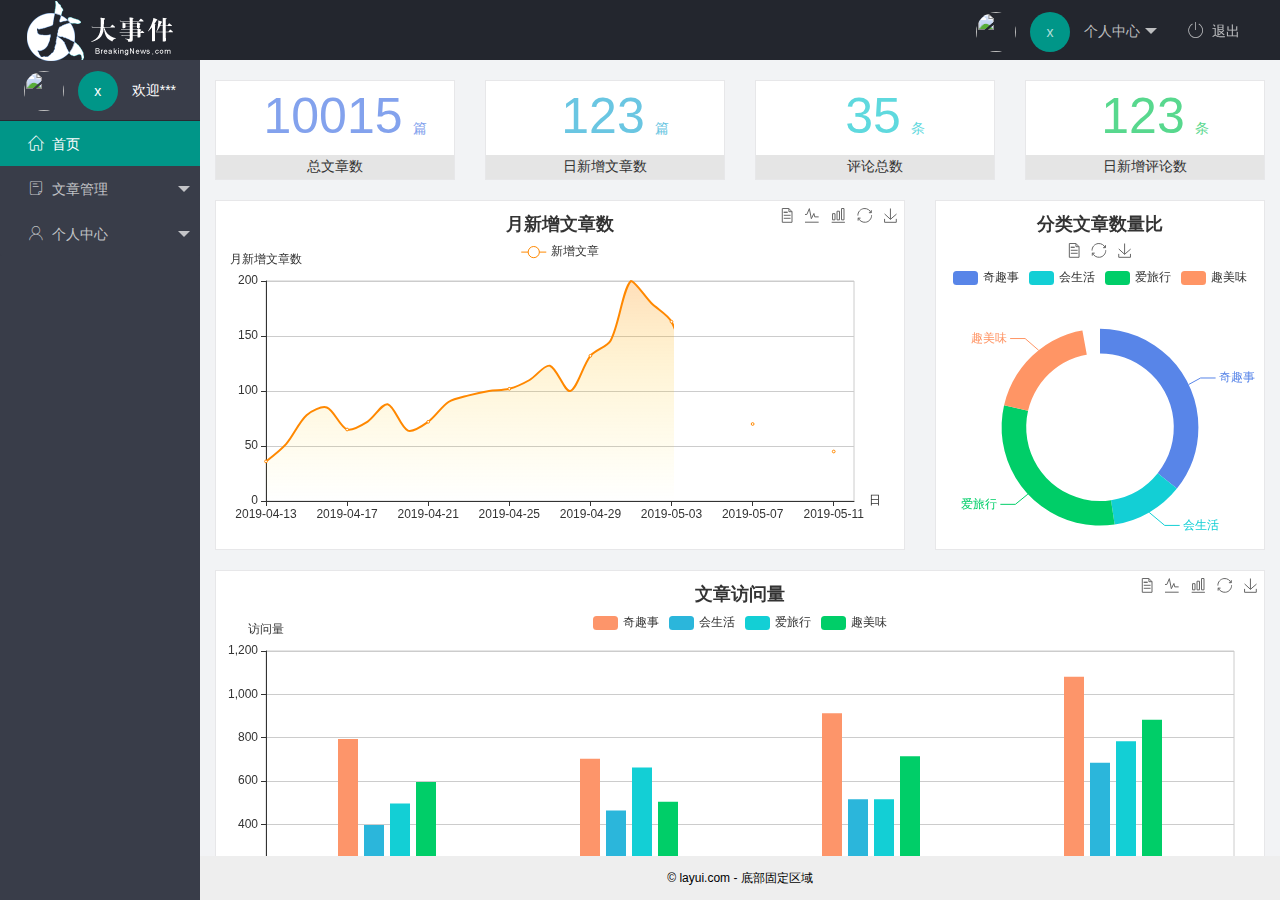
==== commit 16f3ba3c: "个人中心功能完成" ====
--- a/index.html
+++ b/index.html
@@ -25,9 +25,9 @@
                         个人中心
                     </a>
                     <dl class="layui-nav-child">
-                        <dd><a href="">基本资料</a></dd>
-                        <dd><a href="">更换头像</a></dd>
-                        <dd><a href="">重置密码</a></dd>
+                        <dd><a href="/user/user_info.html" target="fm">基本资料</a></dd>
+                        <dd><a href="/user/user_avatar.html" target="fm">更换头像</a></dd>
+                        <dd><a href="/user/user_pwd.html" target="fm">重置密码</a></dd>
                     </dl>
                 </li>
                 <li class="layui-nav-item"><a href="javascript:;" id="btnLogout"><span class="iconfont icon-tuichu"></span>退出</a></li>
@@ -56,9 +56,9 @@
                     <li class="layui-nav-item">
                         <a href="javascript:;"><span class="iconfont icon-user"></span>个人中心</a>
                         <dl class="layui-nav-child">
-                            <dd><a href="javascript:;"><i class="layui-icon layui-icon-app"></i> 基本资料</a></dd>
-                            <dd><a href="javascript:;"><i class="layui-icon layui-icon-app"></i> 更换头像</a></dd>
-                            <dd><a href="javascript:;"><i class="layui-icon layui-icon-app"></i> 更换密码</a></dd>
+                            <dd><a href="/user/user_info.html" target="fm"><i class="layui-icon layui-icon-app"></i> 基本资料</a></dd>
+                            <dd><a href="/user/user_avatar.html" target="fm"><i class="layui-icon layui-icon-app"></i> 更换头像</a></dd>
+                            <dd><a href="/user/user_pwd.html" target="fm"><i class="layui-icon layui-icon-app"></i> 更换密码</a></dd>
                         </dl>
                     </li>
                 </ul>
